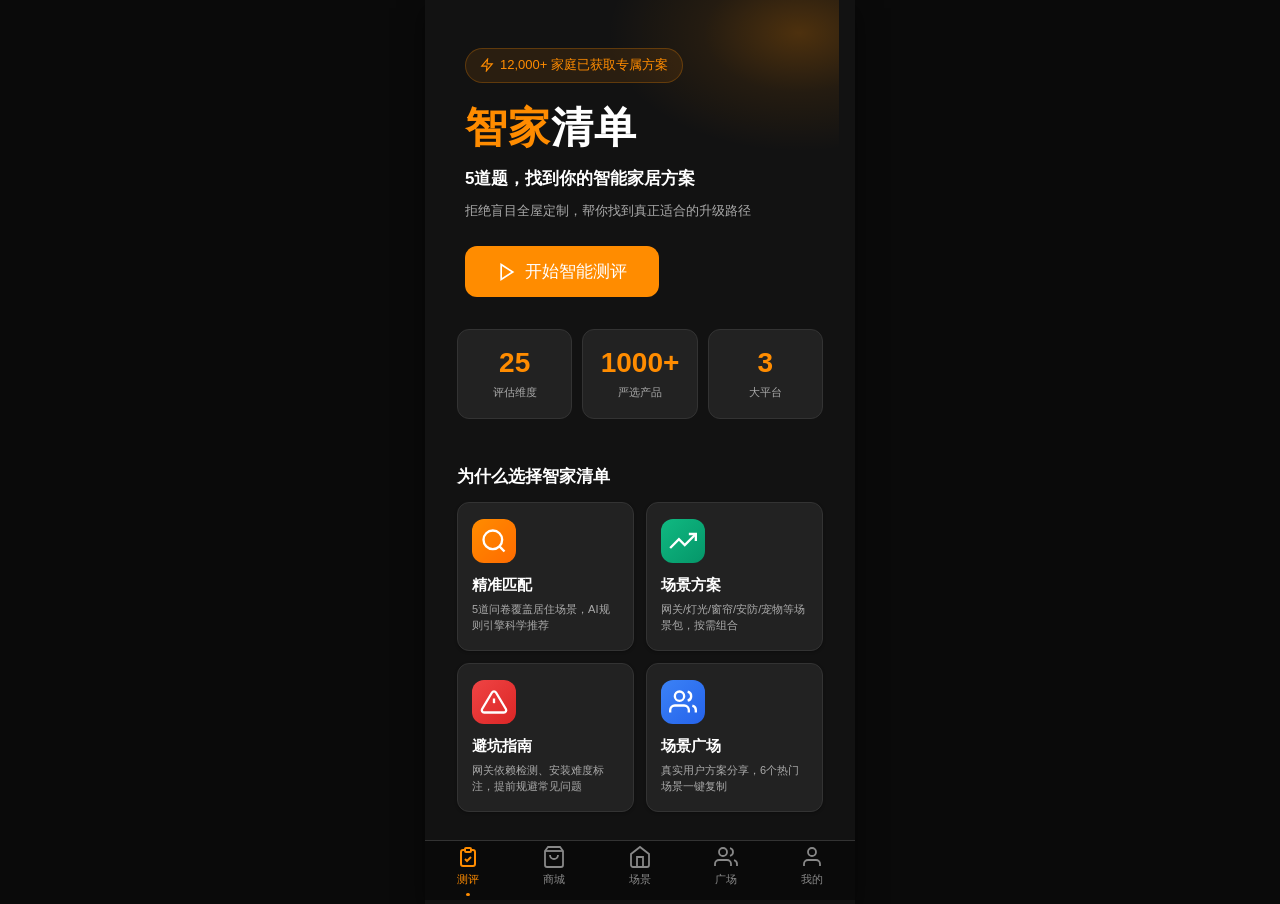
==== index.html @ 4d04235b "智家清单demo初版" ====
<!DOCTYPE html>
<html lang="zh-CN">
<head>
  <meta charset="UTF-8">
  <meta name="viewport" content="width=device-width, initial-scale=1.0, maximum-scale=1.0, user-scalable=no, viewport-fit=cover">
  <meta name="format-detection" content="telephone=no">
  <meta name="apple-mobile-web-app-capable" content="yes">
  <meta name="apple-mobile-web-app-status-bar-style" content="black-translucent">
  <meta name="theme-color" content="#0a0a0a">
  <title>智家清单 - 智能家居推荐工具</title>
  <link rel="stylesheet" href="css/style.css">
  <link rel="stylesheet" href="css/pages.css">
</head>
<body>
  <div id="app"></div>

  <!-- Data Layer -->
  <script src="js/data/products.js"></script>
  <script src="js/data/scenarios.js"></script>
  <script src="js/data/community.js"></script>

  <!-- Utils -->
  <script src="js/utils/router.js"></script>
  <script src="js/utils/store.js"></script>

  <!-- Engine -->
  <script src="js/engine/recommender.js"></script>
  <script src="js/engine/gateway.js"></script>

  <!-- Pages -->
  <script src="js/pages/home.js"></script>
  <script src="js/pages/quiz.js"></script>
  <script src="js/pages/recommend.js"></script>
  <script src="js/pages/shop.js"></script>
  <script src="js/pages/product-detail.js"></script>
  <script src="js/pages/compare.js"></script>
  <script src="js/pages/scene.js"></script>
  <script src="js/pages/square.js"></script>
  <script src="js/pages/profile.js"></script>
  <script src="js/pages/favorites.js"></script>
  <script src="js/pages/cart.js"></script>
  <script src="js/pages/floorplan.js"></script>

  <!-- App -->
  <script src="js/app.js"></script>
</body>
</html>
---- css/style.css ----
/* =============================================
   智家清单 - 全局样式和通用组件 (黑黄主题)
   ============================================= */

/* CSS Variables */
:root {
  --primary: #FF8C00;
  --primary-dark: #e67e00;
  --primary-light: #FFa940;
  --primary-bg: rgba(255, 140, 0, 0.15);
  --highlight: #FFD700;
  --bg-dark: #0a0a0a;
  --bg: #121212;
  --bg-white: #1e1e1e;
  --bg-card: #222;
  --success: #10b981;
  --success-bg: rgba(16, 185, 129, 0.12);
  --warning: #f59e0b;
  --warning-bg: rgba(245, 158, 11, 0.12);
  --danger: #ef4444;
  --danger-bg: rgba(239, 68, 68, 0.12);
  --info: #3b82f6;
  --info-bg: rgba(59, 130, 246, 0.12);
  --text-primary: #ffffff;
  --text-secondary: #aaaaaa;
  --text-muted: #888888;
  --text-light: #666666;
  --border: #333333;
  --border-light: #2a2a2a;
  --shadow-sm: 0 1px 3px rgba(0,0,0,0.3);
  --shadow: 0 2px 8px rgba(0,0,0,0.4);
  --shadow-lg: 0 8px 24px rgba(0,0,0,0.5);
  --radius-sm: 8px;
  --radius: 12px;
  --radius-lg: 16px;
  --radius-xl: 20px;
  --font-xs: 11px;
  --font-sm: 13px;
  --font: 15px;
  --font-lg: 17px;
  --font-xl: 20px;
  --font-xxl: 24px;
  --font-hero: 32px;
  --tab-height: 60px;
  --header-height: 50px;
  --safe-bottom: env(safe-area-inset-bottom, 0px);
}

/* Reset & Base */
*, *::before, *::after {
  box-sizing: border-box;
  margin: 0;
  padding: 0;
}

html {
  font-size: 16px;
  -webkit-text-size-adjust: 100%;
  -webkit-tap-highlight-color: transparent;
}

body {
  font-family: -apple-system, BlinkMacSystemFont, 'Segoe UI', 'PingFang SC', 'Hiragino Sans GB', 'Microsoft YaHei', sans-serif;
  background: var(--bg-dark);
  color: var(--text-primary);
  line-height: 1.6;
  min-height: 100vh;
  -webkit-font-smoothing: antialiased;
}

a {
  color: var(--primary);
  text-decoration: none;
}

img {
  max-width: 100%;
  display: block;
}

/* App Container */
#app {
  max-width: 430px;
  margin: 0 auto;
  min-height: 100vh;
  background: var(--bg);
  position: relative;
  overflow-x: hidden;
}

/* Sub Header (for sub pages) */
.sub-header {
  display: flex;
  align-items: center;
  padding: 12px 16px;
  background: var(--bg-dark);
  border-bottom: 1px solid var(--border);
  position: sticky;
  top: 0;
  z-index: 100;
}

.sub-header .back-btn {
  display: flex;
  align-items: center;
  gap: 4px;
  background: none;
  border: none;
  color: var(--text-primary);
  font-size: var(--font);
  cursor: pointer;
  padding: 4px 0;
}

.sub-header .back-btn svg {
  width: 22px;
  height: 22px;
}

.sub-header h1 {
  font-size: var(--font-lg);
  font-weight: 600;
  flex: 1;
  text-align: center;
  margin-right: 50px;
  color: var(--text-primary);
}

/* Page Content */
#page-content {
  padding-bottom: calc(var(--tab-height) + var(--safe-bottom) + 16px);
  min-height: calc(100vh - var(--tab-height));
}

.page {
  animation: pageIn 0.25s ease;
}

@keyframes pageIn {
  from { opacity: 0; transform: translateY(8px); }
  to { opacity: 1; transform: translateY(0); }
}

@keyframes fadeIn {
  from { opacity: 0; }
  to { opacity: 1; }
}

/* Tab Bar */
.tab-bar {
  position: fixed;
  bottom: 0;
  left: 50%;
  transform: translateX(-50%);
  width: 100%;
  max-width: 430px;
  height: calc(var(--tab-height) + var(--safe-bottom));
  padding-bottom: var(--safe-bottom);
  background: var(--bg-dark);
  border-top: 1px solid var(--border);
  display: flex;
  align-items: stretch;
  z-index: 1000;
}

.tab-item {
  flex: 1;
  display: flex;
  flex-direction: column;
  align-items: center;
  justify-content: center;
  gap: 2px;
  background: none;
  border: none;
  cursor: pointer;
  color: var(--text-muted);
  font-size: var(--font-xs);
  transition: color 0.2s;
  text-decoration: none;
  padding: 4px 0;
}

.tab-item svg {
  width: 24px;
  height: 24px;
  stroke: currentColor;
  fill: none;
  stroke-width: 1.8;
  transition: all 0.2s;
}

.tab-item.active {
  color: var(--primary);
}

.tab-item.active svg {
  stroke: var(--primary);
  stroke-width: 2;
}

/* Buttons */
.btn {
  display: inline-flex;
  align-items: center;
  justify-content: center;
  gap: 8px;
  padding: 10px 20px;
  border: none;
  border-radius: var(--radius-sm);
  font-size: var(--font);
  font-weight: 500;
  cursor: pointer;
  transition: all 0.2s;
  text-decoration: none;
  white-space: nowrap;
}

.btn-primary {
  background: var(--primary);
  color: white;
}

.btn-primary:active {
  background: var(--primary-dark);
  transform: scale(0.98);
}

.btn-lg {
  padding: 14px 32px;
  font-size: var(--font-lg);
  border-radius: var(--radius);
}

.btn-sm {
  padding: 6px 14px;
  font-size: var(--font-sm);
}

.btn-outline {
  background: transparent;
  color: var(--text-primary);
  border: 1px solid var(--border);
}

.btn-outline:active {
  background: var(--border-light);
}

.btn-outline-danger {
  background: var(--danger-bg);
  color: var(--danger);
  border: 1px solid var(--danger);
}

.btn-text {
  background: none;
  color: var(--text-secondary);
  border: none;
  padding: 6px 10px;
}

.btn-text:active {
  color: var(--primary);
}

/* Cards */
.card {
  background: var(--bg-card);
  border-radius: var(--radius);
  padding: 16px;
  box-shadow: var(--shadow-sm);
  border: 1px solid var(--border);
}

/* Tags */
.mini-tag {
  display: inline-block;
  padding: 2px 8px;
  border-radius: 4px;
  font-size: var(--font-xs);
  background: var(--primary-bg);
  color: var(--primary);
  margin: 2px 2px;
}

.mini-tag.tag-green {
  background: var(--success-bg);
  color: var(--success);
}

/* Section Titles */
.section-title {
  font-size: var(--font-lg);
  font-weight: 600;
  padding: 16px 0 12px;
  color: var(--text-primary);
}

/* Empty State */
.empty-state {
  display: flex;
  flex-direction: column;
  align-items: center;
  justify-content: center;
  padding: 60px 20px;
  text-align: center;
}

.empty-state svg {
  margin-bottom: 16px;
}

.empty-state h2 {
  font-size: var(--font-lg);
  color: var(--text-secondary);
  margin-bottom: 8px;
}

.empty-state p {
  color: var(--text-muted);
  font-size: var(--font-sm);
  margin-bottom: 20px;
}

.empty-state-sm {
  text-align: center;
  padding: 30px;
  color: var(--text-muted);
}

/* Progress Bar */
.progress-bar {
  width: 100%;
  height: 6px;
  background: var(--border);
  border-radius: 3px;
  overflow: hidden;
  margin-top: 12px;
}

.progress-fill {
  height: 100%;
  background: linear-gradient(90deg, var(--primary), var(--highlight));
  border-radius: 3px;
  transition: width 0.3s ease;
}

.progress-text {
  font-size: var(--font-xs);
  color: var(--text-muted);
  margin-top: 4px;
}

/* Search Box */
.search-box {
  display: flex;
  align-items: center;
  gap: 8px;
  background: var(--bg-card);
  border-radius: var(--radius);
  padding: 10px 14px;
  margin: 0 16px 12px;
  border: 1px solid var(--border);
}

.search-box input {
  flex: 1;
  border: none;
  background: none;
  font-size: var(--font);
  outline: none;
  color: var(--text-primary);
}

.search-box input::placeholder {
  color: var(--text-muted);
}

/* User Tags */
.user-tag {
  display: inline-block;
  padding: 3px 10px;
  border-radius: 20px;
  font-size: var(--font-xs);
  margin: 3px;
}

.tag-info { background: var(--info-bg); color: var(--info); }
.tag-success { background: var(--success-bg); color: var(--success); }
.tag-warning { background: var(--warning-bg); color: var(--warning); }
.tag-danger { background: var(--danger-bg); color: var(--danger); }

.tag-edit {
  font-size: var(--font-xs);
  color: var(--highlight);
  cursor: pointer;
  margin: 3px;
}

/* Gateway Warning */
.gateway-warning {
  background: var(--danger-bg);
  border: 1px solid rgba(239, 68, 68, 0.3);
  border-radius: var(--radius);
  padding: 14px;
  margin: 12px 16px;
}

.warning-header {
  display: flex;
  align-items: center;
  gap: 6px;
  font-weight: 600;
  color: var(--danger);
  margin-bottom: 8px;
}

.warning-text {
  font-size: var(--font-sm);
  color: #ff7777;
  margin-bottom: 6px;
}

.recommended-gateway {
  font-size: var(--font-sm);
  color: var(--text-primary);
  padding: 6px 10px;
  background: rgba(255,255,255,0.05);
  border-radius: var(--radius-sm);
  margin-top: 6px;
  cursor: pointer;
}

.recommended-gateway:active {
  background: rgba(255,255,255,0.1);
}

.gateway-ok {
  display: flex;
  align-items: center;
  gap: 6px;
  padding: 10px 16px;
  margin: 12px 16px;
  background: var(--success-bg);
  border-radius: var(--radius);
  color: var(--success);
  font-size: var(--font-sm);
}

/* Scrollbar */
::-webkit-scrollbar {
  width: 4px;
  height: 4px;
}

::-webkit-scrollbar-track {
  background: transparent;
}

::-webkit-scrollbar-thumb {
  background: var(--text-light);
  border-radius: 2px;
}

/* Utility */
.text-green { color: var(--success); }
.text-gray { color: var(--text-muted); }
.text-danger { color: var(--danger); }

/* Quantity controls */
.qty-control {
  display: inline-flex;
  align-items: center;
  gap: 8px;
  background: var(--bg-card);
  border: 1px solid var(--border);
  border-radius: var(--radius-sm);
  padding: 2px;
}

.qty-btn {
  width: 28px;
  height: 28px;
  display: flex;
  align-items: center;
  justify-content: center;
  background: var(--bg);
  border: none;
  border-radius: 6px;
  color: var(--primary);
  font-size: 18px;
  cursor: pointer;
  line-height: 1;
}

.qty-btn:active {
  background: var(--border);
}

/* Tab Indicator Dot */
.tab-item .tab-indicator {
  width: 4px;
  height: 4px;
  border-radius: 50%;
  background: var(--primary);
  opacity: 0;
  transition: opacity 0.2s;
  margin-top: 2px;
}

.tab-item.active .tab-indicator {
  opacity: 1;
}

.tab-icon-wrap {
  position: relative;
  display: inline-flex;
  align-items: center;
  justify-content: center;
}

.tab-cart-badge {
  position: absolute;
  top: -6px;
  right: -8px;
  min-width: 16px;
  height: 16px;
  padding: 0 4px;
  border-radius: 8px;
  background: var(--danger);
  color: white;
  font-size: 10px;
  font-weight: 700;
  display: flex;
  align-items: center;
  justify-content: center;
}

/* Brand Name Styling */
.brand-name {
  font-size: 36px;
  font-weight: 700;
  margin-bottom: 8px;
  letter-spacing: 2px;
}

.brand-name-highlight {
  color: #FF8C00;
}

.brand-name-normal {
  color: #ffffff;
}

/* Card Hover Effects */
.product-card,
.feature-card,
.quick-card,
.shortcut-card,
.community-card,
.stat-card,
.menu-item {
  transition: transform 0.2s ease, box-shadow 0.2s ease, border-color 0.2s ease;
}

.product-card:hover,
.feature-card:hover,
.quick-card:hover,
.shortcut-card:hover,
.community-card:hover {
  transform: translateY(-2px);
  box-shadow: var(--shadow-lg);
  border-color: var(--border-light);
}

.stat-card:hover,
.menu-item:hover {
  transform: translateY(-1px);
  box-shadow: var(--shadow);
}

/* Gradient decoration for hero */
.quiz-hero-bg {
  position: absolute;
  top: 0; left: 0; right: 0; bottom: 0;
  background: radial-gradient(circle at 30% 40%, rgba(255,140,0,0.2) 0%, transparent 60%),
              radial-gradient(circle at 70% 60%, rgba(255,215,0,0.1) 0%, transparent 50%);
  pointer-events: none;
}

.qty-value {
  min-width: 24px;
  text-align: center;
  font-size: var(--font-sm);
  font-weight: 600;
  color: var(--text-primary);
}
---- css/pages.css ----
/* =============================================
   智家清单 - 各页面专属样式 (黑黄主题)
   ============================================= */

/* ===== 首页 ===== */
.home-page .hero-section {
  position: relative;
  padding: 40px 20px 30px;
  background: linear-gradient(135deg, #0a0a0a 0%, #121212 50%, #1a1a1a 100%);
  color: white;
  text-align: center;
  overflow: hidden;
}

.home-page .hero-bg {
  position: absolute;
  top: 0; left: 0; right: 0; bottom: 0;
  background: radial-gradient(circle at 30% 40%, rgba(255,140,0,0.2) 0%, transparent 60%),
              radial-gradient(circle at 70% 60%, rgba(255,215,0,0.1) 0%, transparent 50%);
}

.home-page .hero-content {
  position: relative;
  z-index: 1;
}

.home-page .brand-name {
  font-size: 36px;
  font-weight: 700;
  background: linear-gradient(135deg, #FF8C00, #FFD700);
  -webkit-background-clip: text;
  -webkit-text-fill-color: transparent;
  background-clip: text;
  margin-bottom: 8px;
  letter-spacing: 2px;
}

.home-page .brand-slogan {
  font-size: var(--font-xl);
  margin-bottom: 8px;
  opacity: 0.95;
}

.home-page .brand-desc {
  font-size: var(--font-sm);
  color: rgba(255,255,255,0.6);
  line-height: 1.8;
  margin-bottom: 24px;
}

/* Stats */
.stats-section {
  padding: 20px 16px;
}

.stats-grid {
  display: grid;
  grid-template-columns: repeat(4, 1fr);
  gap: 12px;
  text-align: center;
}

.stat-item {
  display: flex;
  flex-direction: column;
  align-items: center;
}

.stat-number {
  font-size: var(--font-xxl);
  font-weight: 700;
  color: var(--primary);
}

.stat-label {
  font-size: var(--font-xs);
  color: var(--text-secondary);
  margin-top: 2px;
}

/* Features */
.features-section {
  padding: 8px 16px 16px;
}

.feature-grid {
  display: grid;
  grid-template-columns: 1fr 1fr;
  gap: 12px;
}

.feature-card {
  background: var(--bg-card);
  border-radius: var(--radius);
  padding: 16px 14px;
  box-shadow: var(--shadow-sm);
  border: 1px solid var(--border);
  cursor: pointer;
  transition: transform 0.2s, box-shadow 0.2s;
}

.feature-card:active {
  transform: scale(0.97);
  box-shadow: var(--shadow);
}

.feature-icon {
  width: 44px;
  height: 44px;
  border-radius: 12px;
  display: flex;
  align-items: center;
  justify-content: center;
  margin-bottom: 10px;
}

.feature-card h3 {
  font-size: var(--font);
  font-weight: 600;
  margin-bottom: 4px;
  color: var(--text-primary);
}

.feature-card p {
  font-size: var(--font-xs);
  color: var(--text-secondary);
  line-height: 1.5;
}

/* Trust Banner */
.trust-section {
  padding: 0 16px 16px;
}

.trust-banner {
  display: flex;
  align-items: center;
  gap: 12px;
  padding: 14px 16px;
  background: linear-gradient(135deg, rgba(255,140,0,0.1), rgba(255,215,0,0.05));
  border-radius: var(--radius);
  border: 1px solid rgba(255,140,0,0.2);
}

.trust-logo {
  width: 40px;
  height: 40px;
  background: var(--primary);
  border-radius: 10px;
  display: flex;
  align-items: center;
  justify-content: center;
  flex-shrink: 0;
}

.trust-text h3 {
  font-size: var(--font);
  font-weight: 600;
  color: var(--text-primary);
}

.trust-text p {
  font-size: var(--font-xs);
  color: var(--text-secondary);
}

/* Quick Grid */
.quick-section {
  padding: 0 16px 20px;
}

.quick-grid {
  display: grid;
  grid-template-columns: repeat(4, 1fr);
  gap: 10px;
}

.quick-card {
  display: flex;
  flex-direction: column;
  align-items: center;
  gap: 6px;
  padding: 12px 8px;
  background: var(--bg-card);
  border-radius: var(--radius);
  box-shadow: var(--shadow-sm);
  border: 1px solid var(--border);
  cursor: pointer;
  transition: transform 0.2s;
}

.quick-card:active {
  transform: scale(0.96);
}

.quick-card-icon {
  width: 40px;
  height: 40px;
  border-radius: 10px;
  display: flex;
  align-items: center;
  justify-content: center;
}

.quick-card-label {
  font-size: var(--font-xs);
  color: var(--text-primary);
  font-weight: 500;
}

/* ===== 问卷页 ===== */
.quiz-page {
  padding: 0 16px;
}

.quiz-header {
  text-align: center;
  padding: 16px 0 20px;
}

.quiz-header h1 {
  font-size: var(--font-xl);
  font-weight: 700;
  color: var(--text-primary);
}

.quiz-header p {
  font-size: var(--font-sm);
  color: var(--text-secondary);
}

.quiz-question {
  font-size: var(--font-xl);
  font-weight: 600;
  text-align: center;
  margin-bottom: 6px;
  color: var(--text-primary);
}

.quiz-subtitle {
  font-size: var(--font-sm);
  color: var(--text-secondary);
  text-align: center;
  margin-bottom: 20px;
}

.quiz-options {
  display: grid;
  grid-template-columns: 1fr 1fr;
  gap: 10px;
  margin-bottom: 20px;
}

.quiz-option {
  display: flex;
  align-items: flex-start;
  gap: 10px;
  padding: 14px;
  background: var(--bg-card);
  border: 2px solid var(--border);
  border-radius: var(--radius);
  cursor: pointer;
  transition: all 0.2s;
  position: relative;
}

.quiz-option:active {
  transform: scale(0.97);
}

.quiz-option.selected {
  border-color: var(--primary);
  background: rgba(255, 140, 0, 0.1);
}

.option-icon {
  width: 40px;
  height: 40px;
  border-radius: 10px;
  background: var(--bg);
  display: flex;
  align-items: center;
  justify-content: center;
  flex-shrink: 0;
  color: var(--text-secondary);
}

.quiz-option.selected .option-icon {
  background: var(--primary);
  color: white;
}

.option-text {
  flex: 1;
  display: flex;
  flex-direction: column;
  gap: 2px;
}

.option-label {
  font-size: var(--font);
  font-weight: 600;
  color: var(--text-primary);
}

.option-desc {
  font-size: var(--font-xs);
  color: var(--text-secondary);
}

.option-check {
  position: absolute;
  top: 8px;
  right: 8px;
  width: 20px;
  height: 20px;
  border-radius: 50%;
  border: 2px solid var(--border);
}

.quiz-option.selected .option-check {
  border-color: var(--primary);
  background: var(--primary);
  box-shadow: inset 0 0 0 2px var(--bg-card);
}

.quiz-nav {
  display: flex;
  gap: 10px;
  justify-content: center;
  margin-bottom: 16px;
}

.quiz-actions {
  display: flex;
  justify-content: space-between;
  align-items: center;
  margin-top: 10px;
  padding-bottom: 20px;
}

.skip-btn {
  color: var(--text-muted);
}

/* ====== Grouped Multi Select (题5: 分组多选题) ====== */
.quiz-grouped-list {
  display: flex;
  flex-direction: column;
  gap: 12px;
  margin-bottom: 20px;
}

.quiz-group-card {
  border: 2px solid var(--border);
  border-radius: var(--radius);
  overflow: hidden;
  background: var(--bg-card);
  transition: border-color 0.2s, box-shadow 0.2s;
}

.quiz-group-header {
  display: flex;
  align-items: center;
  gap: 12px;
  padding: 14px 16px;
  cursor: pointer;
  transition: background 0.2s;
  position: relative;
  -webkit-tap-highlight-color: transparent;
}

.quiz-group-header:active {
  background: rgba(255, 140, 0, 0.05);
}

.quiz-group-header.selected {
  background: rgba(255, 140, 0, 0.08);
}

.quiz-group-card:has(.quiz-group-header.selected) {
  border-color: var(--primary);
  box-shadow: 0 0 0 1px rgba(255, 140, 0, 0.15);
}

.quiz-group-icon {
  width: 40px;
  height: 40px;
  border-radius: 10px;
  background: var(--bg);
  display: flex;
  align-items: center;
  justify-content: center;
  flex-shrink: 0;
  color: var(--text-secondary);
  transition: background 0.2s, color 0.2s;
}

.quiz-group-header.selected .quiz-group-icon {
  background: var(--primary);
  color: white;
}

.quiz-group-info {
  flex: 1;
  display: flex;
  flex-direction: column;
  gap: 2px;
  min-width: 0;
}

.quiz-group-label {
  font-size: var(--font);
  font-weight: 600;
  color: var(--text-primary);
}

.quiz-group-desc {
  font-size: var(--font-xs);
  color: var(--text-secondary);
}

.quiz-group-check {
  width: 22px;
  height: 22px;
  border-radius: 50%;
  border: 2px solid var(--border);
  flex-shrink: 0;
  transition: all 0.2s;
}

.quiz-group-header.selected .quiz-group-check {
  border-color: var(--primary);
  background: var(--primary);
  box-shadow: inset 0 0 0 2px var(--bg-card);
}

.quiz-group-arrow {
  width: 16px;
  height: 16px;
  flex-shrink: 0;
  position: relative;
  transition: transform 0.25s ease;
}

.quiz-group-arrow::before,
.quiz-group-arrow::after {
  content: '';
  position: absolute;
  background: var(--text-muted);
  border-radius: 1px;
  transition: transform 0.25s ease;
}

.quiz-group-arrow::before {
  width: 8px;
  height: 2px;
  top: 7px;
  left: 4px;
}

.quiz-group-arrow::after {
  width: 2px;
  height: 8px;
  top: 3px;
  left: 7px;
}

.quiz-group-card.expanded .quiz-group-arrow::after {
  transform: rotate(90deg);
  top: 3px;
  left: 7px;
}

.quiz-group-options {
  max-height: 0;
  overflow: hidden;
  transition: max-height 0.3s ease, padding 0.3s ease;
  padding: 0 16px;
  border-top: 0px solid transparent;
}

.quiz-group-card.expanded .quiz-group-options {
  max-height: 500px;
  padding: 0 16px 14px 16px;
  border-top: 1px solid var(--border);
  margin-top: 0;
}

.quiz-group-option {
  display: flex;
  align-items: center;
  gap: 10px;
  padding: 10px 0;
  cursor: pointer;
  transition: all 0.2s;
  position: relative;
  border-bottom: 1px solid rgba(0, 0, 0, 0.04);
  -webkit-tap-highlight-color: transparent;
}

.quiz-group-option:last-child {
  border-bottom: none;
}

.quiz-group-option:active {
  opacity: 0.7;
}

.quiz-group-option.selected .option-label {
  color: var(--primary);
}

.option-icon-sm {
  width: 32px;
  height: 32px;
  border-radius: 8px;
  background: var(--bg);
  display: flex;
  align-items: center;
  justify-content: center;
  flex-shrink: 0;
  color: var(--text-secondary);
  transition: background 0.2s, color 0.2s;
}

.quiz-group-option.selected .option-icon-sm {
  background: rgba(255, 140, 0, 0.12);
  color: var(--primary);
}

.quiz-group-option .option-text {
  flex: 1;
  gap: 1px;
}

.quiz-group-option .option-label {
  font-size: var(--font-sm);
  font-weight: 500;
  transition: color 0.2s;
}

.quiz-group-option .option-desc {
  font-size: 11px;
  color: var(--text-muted);
}

.option-check-sm {
  width: 18px;
  height: 18px;
  border-radius: 50%;
  border: 2px solid var(--border);
  flex-shrink: 0;
  transition: all 0.2s;
}

.quiz-group-option.selected .option-check-sm {
  border-color: var(--primary);
  background: var(--primary);
  box-shadow: inset 0 0 0 2px var(--bg-card);
}

/* Standalone options area */
.quiz-group-standalone {
  margin-top: 4px;
}

.quiz-standalone-option {
  display: flex;
  align-items: center;
  gap: 10px;
  padding: 12px 14px;
  background: var(--bg-card);
  border: 2px solid var(--border);
  border-radius: var(--radius);
  cursor: pointer;
  transition: all 0.2s;
  -webkit-tap-highlight-color: transparent;
}

.quiz-standalone-option:active {
  transform: scale(0.97);
}

.quiz-standalone-option.selected {
  border-color: var(--primary);
  background: rgba(255, 140, 0, 0.1);
}

.quiz-standalone-option.selected .option-icon-sm {
  background: var(--primary);
  color: white;
}

.quiz-standalone-option.selected .option-label {
  color: var(--primary);
}

/* Area detail foldable */
.area-detail-toggle {
  display: flex;
  align-items: center;
  justify-content: center;
  gap: 6px;
  padding: 10px;
  margin: -10px 0 16px;
  color: var(--highlight);
  font-size: var(--font-sm);
  cursor: pointer;
  background: rgba(255, 215, 0, 0.05);
  border-radius: var(--radius-sm);
  border: 1px dashed rgba(255, 215, 0, 0.2);
}

.area-detail-panel {
  background: var(--bg-card);
  border: 1px solid var(--border);
  border-radius: var(--radius);
  padding: 14px;
  margin-bottom: 20px;
}

.area-detail-field {
  margin-bottom: 12px;
}

.area-detail-field:last-child {
  margin-bottom: 0;
}

.area-detail-field label {
  display: block;
  font-size: var(--font-sm);
  color: var(--text-secondary);
  margin-bottom: 6px;
}

.area-detail-field input {
  width: 100%;
  padding: 10px 12px;
  background: var(--bg);
  border: 1px solid var(--border);
  border-radius: var(--radius-sm);
  color: var(--text-primary);
  font-size: var(--font);
  outline: none;
}

.area-detail-field input::placeholder {
  color: var(--text-muted);
}

.area-detail-field input:focus {
  border-color: var(--primary);
}

/* ===== 推荐方案页 ===== */
.recommend-page {
  padding: 0 0 20px;
}

.recommend-header {
  padding: 16px;
}

.recommend-header h1 {
  font-size: var(--font-xl);
  font-weight: 700;
  color: var(--text-primary);
}

.user-tags {
  margin-top: 10px;
}

/* Budget Bar */
.budget-bar {
  background: var(--bg-card);
  border: 1px solid var(--border);
  border-radius: var(--radius);
  padding: 14px 16px;
  margin: 0 16px 16px;
}

.budget-info {
  display: flex;
  justify-content: space-between;
  align-items: center;
  margin-bottom: 10px;
}

.budget-label {
  font-size: var(--font-sm);
  color: var(--text-secondary);
}

.budget-current {
  font-size: var(--font-lg);
  font-weight: 700;
  color: var(--primary);
}

.budget-slider {
  width: 100%;
  height: 6px;
  -webkit-appearance: none;
  appearance: none;
  background: var(--border);
  border-radius: 3px;
  outline: none;
}

.budget-slider::-webkit-slider-thumb {
  -webkit-appearance: none;
  appearance: none;
  width: 20px;
  height: 20px;
  border-radius: 50%;
  background: var(--primary);
  cursor: pointer;
  border: 2px solid var(--highlight);
  box-shadow: 0 0 8px rgba(255, 140, 0, 0.4);
}

.budget-range {
  display: flex;
  justify-content: space-between;
  font-size: var(--font-xs);
  color: var(--text-muted);
  margin-top: 6px;
}

.budget-suggestion {
  margin-top: 10px;
  padding: 10px;
  background: var(--warning-bg);
  border-radius: var(--radius-sm);
  font-size: var(--font-sm);
  color: var(--warning);
}

/* Scene Packages */
.scene-packages {
  padding: 0 16px;
  display: flex;
  flex-direction: column;
  gap: 12px;
}

.scene-package {
  background: var(--bg-card);
  border-radius: var(--radius);
  border: 1px solid var(--border);
  overflow: hidden;
}

.scene-package-header {
  display: flex;
  align-items: center;
  gap: 12px;
  padding: 14px 16px;
  cursor: pointer;
  transition: background 0.2s;
}

.scene-package-header:active {
  background: rgba(255,255,255,0.03);
}

.scene-package-icon {
  width: 40px;
  height: 40px;
  border-radius: 10px;
  background: var(--primary-bg);
  display: flex;
  align-items: center;
  justify-content: center;
  font-size: 20px;
  flex-shrink: 0;
}

.scene-package-info {
  flex: 1;
}

.scene-package-name {
  font-size: var(--font);
  font-weight: 600;
  color: var(--text-primary);
}

.scene-package-meta {
  font-size: var(--font-xs);
  color: var(--text-secondary);
  margin-top: 2px;
}

.scene-package-price {
  font-size: var(--font-lg);
  font-weight: 700;
  color: var(--primary);
}

.scene-package-toggle {
  color: var(--text-muted);
  transition: transform 0.2s;
}

.scene-package.expanded .scene-package-toggle {
  transform: rotate(180deg);
}

.scene-package-body {
  padding: 0 16px 14px;
  display: none;
}

.scene-package.expanded .scene-package-body {
  display: block;
}

.scene-package-products {
  display: flex;
  flex-direction: column;
  gap: 10px;
}

.sp-product {
  display: flex;
  align-items: center;
  gap: 12px;
  padding: 10px;
  background: var(--bg);
  border-radius: var(--radius-sm);
}

.sp-product-info {
  flex: 1;
  min-width: 0;
}

.sp-product-name {
  font-size: var(--font-sm);
  font-weight: 600;
  color: var(--text-primary);
  margin-bottom: 2px;
}

.sp-product-desc {
  font-size: var(--font-xs);
  color: var(--text-secondary);
}

.sp-product-price {
  font-size: var(--font-sm);
  font-weight: 700;
  color: var(--primary);
  flex-shrink: 0;
}

.scene-package-actions {
  display: flex;
  gap: 10px;
  margin-top: 12px;
  padding-top: 12px;
  border-top: 1px solid var(--border);
}

.scene-package-actions .btn {
  flex: 1;
}

/* Gateway Package */
.gateway-package {
  background: linear-gradient(135deg, rgba(255,140,0,0.1), rgba(255,215,0,0.05));
  border: 1px solid rgba(255,140,0,0.2);
}

/* Bottom cart bar */
.cart-bar {
  position: fixed;
  bottom: calc(var(--tab-height) + var(--safe-bottom));
  left: 50%;
  transform: translateX(-50%);
  max-width: 430px;
  width: 100%;
  display: flex;
  gap: 10px;
  padding: 10px 16px;
  background: var(--bg-dark);
  border-top: 1px solid var(--border);
  z-index: 99;
}

.cart-bar .btn {
  flex: 1;
}

/* Stage Tabs (legacy, kept for compatibility) */
.stage-tabs {
  display: flex;
  padding: 0 16px;
  gap: 8px;
  margin-bottom: 12px;
}

.stage-tab {
  flex: 1;
  padding: 12px 8px;
  background: var(--bg-card);
  border-radius: var(--radius);
  text-align: center;
  cursor: pointer;
  transition: all 0.2s;
  border: 2px solid transparent;
}

.stage-tab.active {
  border-color: var(--primary);
  background: var(--primary-bg);
}

.stage-tab-label {
  display: block;
  font-size: var(--font-sm);
  font-weight: 600;
  color: var(--text-primary);
}

.stage-tab.active .stage-tab-label {
  color: var(--primary);
}

.stage-tab-price {
  display: block;
  font-size: var(--font-lg);
  font-weight: 700;
  color: var(--text-secondary);
  margin-top: 2px;
}

.stage-tab.active .stage-tab-price {
  color: var(--primary);
}

/* Stage Card */
.stage-card {
  margin: 0 16px;
  background: var(--bg-card);
  border-radius: var(--radius);
  padding: 16px;
  box-shadow: var(--shadow-sm);
  border: 1px solid var(--border);
}

.stage-header {
  display: flex;
  justify-content: space-between;
  align-items: center;
  margin-bottom: 6px;
}

.stage-header h3 {
  font-size: var(--font-lg);
  font-weight: 600;
  color: var(--text-primary);
}

.stage-count {
  font-size: var(--font-xs);
  color: var(--text-secondary);
  font-weight: 400;
}

.stage-total {
  font-size: var(--font-xl);
  font-weight: 700;
  color: var(--primary);
}

.stage-desc {
  font-size: var(--font-sm);
  color: var(--text-secondary);
  margin-bottom: 14px;
}

/* Product List Vertical */
.product-list-vertical {
  display: flex;
  flex-direction: column;
}

.product-item-vertical {
  display: flex;
  align-items: center;
  gap: 12px;
  padding: 12px 0;
  border-bottom: 1px solid var(--border-light);
  cursor: pointer;
}

.product-item-vertical:last-child {
  border-bottom: none;
}

.product-item-vertical:active {
  opacity: 0.7;
}

.product-item-info {
  flex: 1;
}

.product-item-header {
  display: flex;
  justify-content: space-between;
  align-items: center;
  margin-bottom: 2px;
}

.product-brand {
  font-size: var(--font-xs);
  color: var(--primary);
  font-weight: 600;
}

.product-price-small {
  font-size: var(--font-sm);
  font-weight: 700;
  color: var(--primary);
}

.product-item-vertical h4 {
  font-size: var(--font);
  font-weight: 600;
  margin-bottom: 2px;
  color: var(--text-primary);
}

.product-desc-sm {
  font-size: var(--font-xs);
  color: var(--text-secondary);
  margin-bottom: 4px;
}

.product-tags-sm {
  display: flex;
  flex-wrap: wrap;
  gap: 2px;
}

/* Shortcuts */
.recommend-shortcuts {
  padding: 16px;
}

.recommend-shortcuts h3 {
  font-size: var(--font);
  font-weight: 600;
  margin-bottom: 10px;
  color: var(--text-secondary);
}

.shortcut-grid {
  display: grid;
  grid-template-columns: repeat(4, 1fr);
  gap: 8px;
}

.shortcut-card {
  display: flex;
  flex-direction: column;
  align-items: center;
  gap: 4px;
  padding: 12px 6px;
  background: var(--bg-card);
  border-radius: var(--radius-sm);
  cursor: pointer;
  transition: transform 0.2s;
  border: 1px solid var(--border);
}

.shortcut-card:active {
  transform: scale(0.95);
}

.shortcut-card span {
  font-size: var(--font-xs);
  color: var(--text-secondary);
}

/* ===== 选品商城页 ===== */
.shop-page {
  padding: 0 0 20px;
}

.shop-header {
  padding: 16px;
}

.shop-header h1 {
  font-size: var(--font-xl);
  font-weight: 700;
  color: var(--text-primary);
}

.shop-header p {
  font-size: var(--font-sm);
  color: var(--text-secondary);
}

/* Category Tabs */
.category-tabs {
  display: flex;
  gap: 6px;
  padding: 0 16px;
  overflow-x: auto;
  -webkit-overflow-scrolling: touch;
  scrollbar-width: none;
}

.category-tabs::-webkit-scrollbar {
  display: none;
}

.cat-tab {
  flex-shrink: 0;
  padding: 6px 14px;
  border-radius: 20px;
  font-size: var(--font-sm);
  background: var(--bg-card);
  color: var(--text-secondary);
  cursor: pointer;
  transition: all 0.2s;
  white-space: nowrap;
  border: 1px solid var(--border);
}

.cat-tab.active {
  background: var(--primary);
  color: white;
  border-color: var(--primary);
}

/* Filter Row */
.filter-row {
  display: flex;
  align-items: center;
  gap: 10px;
  padding: 10px 16px;
  flex-wrap: wrap;
}

.filter-select {
  padding: 6px 10px;
  border: 1px solid var(--border);
  border-radius: var(--radius-sm);
  font-size: var(--font-sm);
  background: var(--bg-card);
  color: var(--text-primary);
  outline: none;
  -webkit-appearance: none;
}

.filter-checkbox {
  display: flex;
  align-items: center;
  gap: 4px;
  font-size: var(--font-sm);
  color: var(--text-secondary);
  cursor: pointer;
}

.filter-checkbox input {
  accent-color: var(--primary);
}

/* Product Grid */
.product-grid {
  display: grid;
  grid-template-columns: 1fr 1fr;
  gap: 10px;
  padding: 0 16px;
}

.product-card {
  background: var(--bg-card);
  border-radius: var(--radius);
  padding: 14px;
  box-shadow: var(--shadow-sm);
  border: 1px solid var(--border);
  cursor: pointer;
  transition: transform 0.2s;
  display: flex;
  flex-direction: column;
}

.product-card:active {
  transform: scale(0.97);
}

.product-card-header {
  display: flex;
  justify-content: space-between;
  align-items: center;
  margin-bottom: 6px;
}

.product-card-brand {
  font-size: var(--font-xs);
  color: var(--primary);
  font-weight: 600;
}

.product-card-rating {
  font-size: var(--font-xs);
  color: var(--warning);
}

.product-card-name {
  font-size: var(--font-sm);
  font-weight: 600;
  line-height: 1.4;
  margin-bottom: 4px;
  display: -webkit-box;
  -webkit-line-clamp: 2;
  -webkit-box-orient: vertical;
  overflow: hidden;
  color: var(--text-primary);
}

.product-card-desc {
  font-size: var(--font-xs);
  color: var(--text-secondary);
  line-height: 1.4;
  margin-bottom: 8px;
  display: -webkit-box;
  -webkit-line-clamp: 2;
  -webkit-box-orient: vertical;
  overflow: hidden;
  flex: 1;
}

.product-card-tags {
  margin-bottom: 8px;
}

.product-card-bottom {
  display: flex;
  justify-content: space-between;
  align-items: center;
}

.product-card-price {
  font-size: var(--font-lg);
  font-weight: 700;
  color: var(--primary);
}

.product-card-sales {
  font-size: var(--font-xs);
  color: var(--text-muted);
}

/* ===== 产品详情页 ===== */
.detail-page {
  padding-bottom: 80px !important;
}

.detail-header {
  display: flex;
  gap: 8px;
  padding: 16px 16px 0;
}

.detail-brand {
  font-size: var(--font-sm);
  color: var(--primary);
  font-weight: 600;
  background: var(--primary-bg);
  padding: 2px 8px;
  border-radius: 4px;
}

.detail-category {
  font-size: var(--font-sm);
  color: var(--text-secondary);
  background: var(--bg-card);
  padding: 2px 8px;
  border-radius: 4px;
}

.detail-name {
  font-size: var(--font-xl);
  font-weight: 700;
  padding: 8px 16px 0;
  line-height: 1.4;
  color: var(--text-primary);
}

.detail-desc {
  font-size: var(--font-sm);
  color: var(--text-secondary);
  padding: 4px 16px 0;
}

.detail-price-row {
  display: flex;
  justify-content: space-between;
  align-items: center;
  padding: 12px 16px;
}

.detail-price {
  font-size: 28px;
  font-weight: 700;
  color: var(--primary);
}

.detail-rating {
  font-size: var(--font-sm);
  color: var(--text-secondary);
}

.detail-tags {
  padding: 0 16px;
  margin-bottom: 8px;
}

.detail-gateway {
  display: flex;
  align-items: center;
  gap: 6px;
  margin: 0 16px 16px;
  padding: 10px 14px;
  border-radius: var(--radius-sm);
  font-size: var(--font-sm);
}

.detail-gateway.need-gateway {
  background: var(--warning-bg);
  color: #fbbf24;
}

.detail-gateway.no-gateway {
  background: var(--success-bg);
  color: var(--success);
}

/* Radar Chart (CSS) */
.radar-chart {
  padding: 10px 0;
}

.radar-container {
  position: relative;
  width: 200px;
  height: 200px;
  margin: 0 auto 16px;
}

.radar-bg {
  position: absolute;
  top: 50%;
  left: 50%;
  transform: translate(-50%, -50%);
  width: 100%;
  height: 100%;
}

.radar-ring {
  position: absolute;
  top: 50%;
  left: 50%;
  transform: translate(-50%, -50%);
  width: var(--size);
  height: var(--size);
  border-radius: 50%;
  border: 1px solid var(--border);
}

.radar-shape {
  position: absolute;
  top: 50%;
  left: 50%;
  width: 0;
  height: 0;
}

.radar-shape::before {
  content: '';
  position: absolute;
  width: calc(var(--stability) * 0.9px);
  height: calc(var(--stability) * 0.9px);
  top: calc(var(--stability) * -0.45px);
  left: calc(var(--stability) * -0.45px);
  clip-path: polygon(50% 0%, 93% 25%, 93% 75%, 50% 100%, 7% 75%, 7% 25%);
  background: rgba(255, 140, 0, 0.15);
  transform-origin: center;
}

.radar-labels {
  position: absolute;
  top: 0;
  left: 0;
  width: 100%;
  height: 100%;
}

.radar-label {
  position: absolute;
  font-size: 10px;
  color: var(--text-secondary);
  transform: translate(-50%, -50%);
  white-space: nowrap;
  text-align: center;
}

.radar-scores {
  display: flex;
  flex-direction: column;
  gap: 8px;
}

.score-item {
  display: flex;
  align-items: center;
  gap: 8px;
  font-size: var(--font-xs);
}

.score-item > span:first-child {
  width: 60px;
  color: var(--text-secondary);
  flex-shrink: 0;
}

.score-bar {
  flex: 1;
  height: 6px;
  background: var(--border);
  border-radius: 3px;
  overflow: hidden;
}

.score-fill {
  height: 100%;
  background: linear-gradient(90deg, var(--primary), var(--highlight));
  border-radius: 3px;
  transition: width 0.5s ease;
}

.score-item > span:last-child {
  width: 24px;
  text-align: right;
  font-weight: 600;
  color: var(--text-primary);
}

/* Detail Sections */
.detail-section {
  padding: 0 16px;
  margin-bottom: 16px;
}

.detail-section h3 {
  font-size: var(--font);
  font-weight: 600;
  margin-bottom: 10px;
  padding-bottom: 6px;
  border-bottom: 1px solid var(--border-light);
  color: var(--text-primary);
}

/* Install Tips */
.install-tips {
  display: flex;
  flex-direction: column;
  gap: 8px;
}

.tip-item {
  display: flex;
  gap: 10px;
  font-size: var(--font-sm);
}

.tip-label {
  color: var(--text-muted);
  flex-shrink: 0;
  width: 70px;
}

.tip-value {
  color: var(--text-primary);
}

.tip-note {
  background: var(--warning-bg);
  padding: 10px;
  border-radius: var(--radius-sm);
  flex-direction: column;
  gap: 4px;
}

.tip-note .tip-label {
  color: var(--warning);
  font-weight: 600;
  width: auto;
}

/* Automation Guide */
.automation-guide {
  background: var(--info-bg);
  padding: 14px;
  border-radius: var(--radius-sm);
}

.guide-text {
  font-size: var(--font-sm);
  color: var(--text-primary);
  line-height: 1.8;
}

/* Feature List */
.feature-list {
  display: flex;
  flex-direction: column;
  gap: 8px;
}

.feature-item {
  display: flex;
  align-items: center;
  gap: 8px;
  font-size: var(--font-sm);
  color: var(--text-primary);
}

.feature-item svg {
  flex-shrink: 0;
}

/* Specs Table */
.specs-table {
  border-radius: var(--radius-sm);
  overflow: hidden;
  border: 1px solid var(--border-light);
}

.spec-row {
  display: flex;
  border-bottom: 1px solid var(--border-light);
}

.spec-row:last-child {
  border-bottom: none;
}

.spec-key {
  width: 90px;
  padding: 10px 12px;
  font-size: var(--font-sm);
  color: var(--text-secondary);
  background: var(--bg-card);
  flex-shrink: 0;
}

.spec-value {
  flex: 1;
  padding: 10px 12px;
  font-size: var(--font-sm);
  color: var(--text-primary);
}

/* Bottom Bar */
.detail-bottom-bar {
  position: fixed;
  bottom: 0;
  left: 50%;
  transform: translateX(-50%);
  max-width: 430px;
  width: 100%;
  display: flex;
  gap: 10px;
  padding: 10px 16px;
  padding-bottom: calc(10px + var(--safe-bottom));
  background: var(--bg-dark);
  border-top: 1px solid var(--border);
  z-index: 100;
}

.detail-bottom-bar .btn {
  flex: 1;
}

/* ===== 产品对比页 ===== */
.compare-page {
  padding: 0 0 20px;
}

.compare-header {
  display: flex;
  justify-content: space-between;
  align-items: center;
  padding: 16px;
}

.compare-header h1 {
  font-size: var(--font-xl);
  font-weight: 700;
  color: var(--text-primary);
}

.compare-count {
  font-size: var(--font-sm);
  color: var(--text-secondary);
}

.compare-header-actions {
  display: flex;
  align-items: center;
  gap: 12px;
}

.compare-table {
  overflow-x: auto;
  margin: 0 16px;
  border-radius: var(--radius);
  border: 1px solid var(--border-light);
}

.compare-row {
  display: flex;
  border-bottom: 1px solid var(--border-light);
}

.compare-row:last-child {
  border-bottom: none;
}

.compare-label {
  width: 80px;
  padding: 10px 12px;
  font-size: var(--font-sm);
  color: var(--text-secondary);
  background: var(--bg-card);
  flex-shrink: 0;
  display: flex;
  align-items: center;
}

.compare-cell {
  flex: 1;
  min-width: 90px;
  padding: 10px 12px;
  font-size: var(--font-sm);
  text-align: center;
  display: flex;
  align-items: center;
  justify-content: center;
  color: var(--text-primary);
}

.compare-cell.best {
  color: var(--primary);
  font-weight: 700;
  background: var(--primary-bg);
}

.compare-header-row .compare-label {
  background: var(--bg-dark);
  color: var(--text-primary);
  border-radius: var(--radius) 0 0 0;
}

.product-cell {
  flex-direction: column;
  gap: 4px;
}

.compare-product-name {
  font-size: var(--font-sm);
  font-weight: 600;
  line-height: 1.3;
  color: var(--text-primary);
}

.compare-product-brand {
  font-size: var(--font-xs);
  color: var(--text-secondary);
}

/* Compare Chart */
.compare-chart-section {
  padding: 16px;
}

.compare-chart-section h3 {
  font-size: var(--font);
  font-weight: 600;
  margin-bottom: 12px;
  color: var(--text-primary);
}

.compare-bars {
  display: flex;
  flex-direction: column;
  gap: 10px;
}

.compare-bar-row {
  display: flex;
  flex-direction: column;
  gap: 4px;
}

.bar-label {
  font-size: var(--font-xs);
  color: var(--text-secondary);
}

.bar-group {
  display: flex;
  flex-direction: column;
  gap: 3px;
}

.bar-item {
  height: 22px;
  border-radius: 4px;
  background: var(--color);
  display: flex;
  align-items: center;
  padding-left: 8px;
  min-width: 30px;
  transition: width 0.5s ease;
}

.bar-best {
  background: #FF8C00;
}

.bar-value {
  font-size: var(--font-xs);
  font-weight: 600;
  color: white;
}

.bar-item:not(.bar-best) .bar-value {
  color: var(--text-secondary);
}

.compare-add {
  padding: 16px;
  text-align: center;
}

/* ===== 场景体验页 ===== */
.scene-page {
  padding: 0 0 20px;
}

.scene-tabs {
  display: flex;
  gap: 8px;
  padding: 16px;
  overflow-x: auto;
}

.scene-tab {
  flex-shrink: 0;
  padding: 8px 16px;
  border-radius: 20px;
  font-size: var(--font-sm);
  background: var(--bg-card);
  color: var(--text-secondary);
  cursor: pointer;
  transition: all 0.2s;
  border: 2px solid transparent;
}

.scene-tab.active {
  border-color: var(--tab-color);
  background: color-mix(in srgb, var(--tab-color) 15%, transparent);
  color: var(--tab-color);
  font-weight: 600;
}

.scene-hero {
  padding: 20px 16px;
  border-radius: var(--radius);
  margin: 0 16px 16px;
  text-align: center;
  background: var(--bg-card);
  border: 1px solid var(--border);
}

.scene-hero h2 {
  font-size: var(--font-xl);
  font-weight: 700;
  margin-bottom: 6px;
  color: var(--text-primary);
}

.scene-hero p {
  font-size: var(--font-sm);
  color: var(--text-secondary);
}

/* Before/After */
.scene-compare {
  padding: 0 16px;
  margin-bottom: 16px;
}

.scene-compare h3,
.scene-products h3,
.scene-automation h3 {
  font-size: var(--font);
  font-weight: 600;
  margin-bottom: 10px;
  color: var(--text-primary);
}

.before-after {
  display: flex;
  gap: 10px;
  align-items: stretch;
}

.ba-card {
  flex: 1;
  border-radius: var(--radius);
  padding: 12px;
  border: 1px solid var(--border-light);
  background: var(--bg-card);
}

.ba-header {
  font-size: var(--font-sm);
  font-weight: 600;
  margin-bottom: 8px;
  text-align: center;
  padding: 4px;
  border-radius: var(--radius-sm);
}

.ba-card.before .ba-header {
  background: var(--danger-bg);
  color: var(--danger);
}

.ba-card.after .ba-header {
  background: var(--success-bg);
  color: var(--success);
}

.ba-list {
  list-style: none;
  font-size: var(--font-xs);
  color: var(--text-secondary);
}

.ba-list li {
  padding: 4px 0;
  padding-left: 16px;
  position: relative;
}

.ba-list li::before {
  content: '';
  position: absolute;
  left: 0;
  top: 10px;
  width: 6px;
  height: 6px;
  border-radius: 50%;
}

.ba-card.before .ba-list li::before {
  background: var(--danger);
}

.ba-card.after .ba-list li::before {
  background: var(--success);
}

.ba-divider {
  display: flex;
  align-items: center;
  flex-shrink: 0;
}

/* Scene Products */
.scene-products {
  padding: 0 16px;
  margin-bottom: 16px;
}

.scene-product-list {
  display: flex;
  flex-direction: column;
  gap: 6px;
}

.scene-product-item {
  display: flex;
  justify-content: space-between;
  align-items: center;
  padding: 10px 12px;
  background: var(--bg-card);
  border-radius: var(--radius-sm);
  cursor: pointer;
  transition: background 0.2s;
  border: 1px solid var(--border-light);
}

.scene-product-item:active {
  background: var(--border-light);
}

.spi-info {
  display: flex;
  flex-direction: column;
}

.spi-brand {
  font-size: var(--font-xs);
  color: var(--primary);
}

.spi-name {
  font-size: var(--font-sm);
  font-weight: 500;
  color: var(--text-primary);
}

.spi-price {
  font-size: var(--font);
  font-weight: 700;
  color: var(--primary);
}

/* Automation Steps */
.scene-automation {
  padding: 0 16px;
  margin-bottom: 16px;
}

.automation-steps {
  display: flex;
  flex-direction: column;
  gap: 0;
}

.auto-step {
  display: flex;
  gap: 12px;
  padding: 10px 0;
  border-left: 2px solid var(--border);
  margin-left: 10px;
  padding-left: 20px;
  position: relative;
}

.auto-step::before {
  content: '';
  position: absolute;
  left: -7px;
  top: 14px;
  width: 12px;
  height: 12px;
  border-radius: 50%;
  background: var(--primary);
  border: 2px solid var(--bg);
  box-shadow: 0 0 0 2px var(--primary);
}

.step-number {
  width: 24px;
  height: 24px;
  border-radius: 50%;
  background: var(--primary);
  color: white;
  font-size: var(--font-xs);
  font-weight: 700;
  display: flex;
  align-items: center;
  justify-content: center;
  flex-shrink: 0;
  margin-top: 2px;
}

.step-content {
  flex: 1;
}

.step-action {
  font-size: var(--font-sm);
  font-weight: 500;
  margin-bottom: 2px;
  color: var(--text-primary);
}

.step-desc {
  font-size: var(--font-xs);
  color: var(--text-secondary);
}

.scene-actions {
  display: flex;
  gap: 10px;
  padding: 16px;
  justify-content: center;
}

/* ===== 场景广场页 ===== */
.square-page {
  padding: 0 0 20px;
}

.square-header {
  padding: 16px;
}

.square-header h1 {
  font-size: var(--font-xl);
  font-weight: 700;
  color: var(--text-primary);
}

.square-header p {
  font-size: var(--font-sm);
  color: var(--text-secondary);
}

.tag-filter-row {
  display: flex;
  gap: 6px;
  padding: 0 16px;
  overflow-x: auto;
  -webkit-overflow-scrolling: touch;
  scrollbar-width: none;
}

.tag-filter-row::-webkit-scrollbar {
  display: none;
}

.filter-tag {
  flex-shrink: 0;
  padding: 5px 12px;
  border-radius: 16px;
  font-size: var(--font-xs);
  background: var(--bg-card);
  color: var(--text-secondary);
  cursor: pointer;
  transition: all 0.2s;
  border: 1px solid var(--border);
}

.filter-tag.active {
  background: var(--primary);
  color: white;
  border-color: var(--primary);
}

/* Community Card */
.community-list {
  padding: 12px 16px 0;
  display: flex;
  flex-direction: column;
  gap: 12px;
}

.community-card {
  background: var(--bg-card);
  border-radius: var(--radius);
  padding: 14px;
  box-shadow: var(--shadow-sm);
  border: 1px solid var(--border);
}

.cc-header {
  display: flex;
  justify-content: space-between;
  align-items: center;
  margin-bottom: 8px;
}

.cc-author {
  display: flex;
  align-items: center;
  gap: 8px;
}

.cc-avatar {
  width: 32px;
  height: 32px;
  border-radius: 50%;
  background: var(--primary-bg);
  color: var(--primary);
  font-size: var(--font-sm);
  font-weight: 700;
  display: flex;
  align-items: center;
  justify-content: center;
}

.cc-name {
  display: block;
  font-size: var(--font-sm);
  font-weight: 600;
  color: var(--text-primary);
}

.cc-meta {
  display: block;
  font-size: var(--font-xs);
  color: var(--text-muted);
}

.cc-difficulty {
  font-size: var(--font-xs);
  color: var(--text-muted);
  background: var(--bg);
  padding: 2px 8px;
  border-radius: 4px;
}

.cc-title {
  font-size: var(--font);
  font-weight: 600;
  margin-bottom: 6px;
  line-height: 1.4;
  color: var(--text-primary);
}

.cc-desc {
  font-size: var(--font-sm);
  color: var(--text-secondary);
  line-height: 1.6;
  margin-bottom: 8px;
  display: -webkit-box;
  -webkit-line-clamp: 3;
  -webkit-box-orient: vertical;
  overflow: hidden;
}

.cc-tags {
  margin-bottom: 8px;
}

.cc-products {
  display: flex;
  flex-wrap: wrap;
  gap: 4px;
  align-items: center;
  margin-bottom: 10px;
}

.cc-products-label {
  font-size: var(--font-xs);
  color: var(--text-muted);
  flex-shrink: 0;
}

.cc-product-tag {
  font-size: var(--font-xs);
  color: var(--info);
  background: var(--info-bg);
  padding: 2px 8px;
  border-radius: 4px;
  cursor: pointer;
}

.cc-footer {
  display: flex;
  gap: 16px;
  padding-top: 8px;
  border-top: 1px solid var(--border-light);
}

.cc-action {
  display: flex;
  align-items: center;
  gap: 4px;
  font-size: var(--font-sm);
  color: var(--text-muted);
  cursor: pointer;
  transition: color 0.2s;
}

.cc-action.active {
  color: var(--danger);
}

/* ===== 个人中心页 ===== */
.profile-page {
  padding: 0 0 20px;
}

.profile-header {
  padding: 30px 16px 20px;
  text-align: center;
  background: linear-gradient(135deg, #0a0a0a, #1a1a1a);
  color: white;
}

.profile-avatar {
  width: 64px;
  height: 64px;
  border-radius: 50%;
  background: rgba(255,140,0,0.15);
  display: flex;
  align-items: center;
  justify-content: center;
  margin: 0 auto 10px;
}

.profile-header h1 {
  font-size: var(--font-xl);
  font-weight: 700;
  margin-bottom: 2px;
}

.profile-subtitle {
  font-size: var(--font-xs);
  color: rgba(255,255,255,0.4);
}

/* Profile Card */
.profile-card {
  margin: -10px 16px 16px;
  background: var(--bg-card);
  border-radius: var(--radius);
  padding: 16px;
  box-shadow: var(--shadow);
  position: relative;
  z-index: 1;
  border: 1px solid var(--border);
}

.profile-card-title {
  display: flex;
  align-items: center;
  gap: 8px;
  font-size: var(--font);
  font-weight: 600;
  margin-bottom: 12px;
  padding-bottom: 8px;
  border-bottom: 1px solid var(--border-light);
  color: var(--text-primary);
}

.quiz-status {
  display: flex;
  align-items: center;
  gap: 6px;
  font-size: var(--font-sm);
  margin-bottom: 10px;
}

.quiz-status.done {
  color: var(--success);
}

.quiz-status.pending {
  color: var(--text-muted);
}

.quiz-summary {
  display: flex;
  gap: 16px;
  font-size: var(--font-sm);
  color: var(--text-secondary);
  margin-bottom: 10px;
}

.profile-quiz-result {
  display: flex;
  flex-direction: column;
  gap: 6px;
}

/* Profile Stats */
.profile-stats {
  display: grid;
  grid-template-columns: repeat(3, 1fr);
  gap: 10px;
  padding: 0 16px;
  margin-bottom: 16px;
}

.stat-card {
  display: flex;
  flex-direction: column;
  align-items: center;
  padding: 14px;
  background: var(--bg-card);
  border-radius: var(--radius);
  box-shadow: var(--shadow-sm);
  cursor: pointer;
  border: 1px solid var(--border);
}

.stat-card:active {
  transform: scale(0.96);
}

.stat-card-num {
  font-size: var(--font-xxl);
  font-weight: 700;
  color: var(--primary);
}

.stat-card-label {
  font-size: var(--font-xs);
  color: var(--text-secondary);
  margin-top: 2px;
}

/* Profile Menu */
.profile-menu {
  padding: 0 16px;
  margin-bottom: 16px;
}

.menu-item {
  display: flex;
  align-items: center;
  gap: 12px;
  padding: 14px 16px;
  background: var(--bg-card);
  border-radius: var(--radius);
  margin-bottom: 8px;
  box-shadow: var(--shadow-sm);
  cursor: pointer;
  border: 1px solid var(--border);
  transition: transform 0.2s;
}

.menu-item:active {
  transform: scale(0.98);
}

.menu-icon {
  width: 36px;
  height: 36px;
  border-radius: 10px;
  background: var(--primary-bg);
  display: flex;
  align-items: center;
  justify-content: center;
}

.menu-item > span {
  flex: 1;
  font-size: var(--font);
  color: var(--text-primary);
}

.menu-arrow {
  display: flex;
  align-items: center;
  gap: 4px;
  font-size: var(--font-sm);
  color: var(--text-muted);
}

/* Profile Footer */
.profile-footer {
  text-align: center;
  padding: 20px;
  color: var(--text-muted);
  font-size: var(--font-xs);
  line-height: 1.8;
}

/* ===== 收藏页 ===== */
.favorites-page {
  padding: 0 0 20px;
}

.page-sub-header {
  display: flex;
  justify-content: space-between;
  align-items: center;
  padding: 16px;
}

.page-sub-header h1 {
  font-size: var(--font-xl);
  font-weight: 700;
  color: var(--text-primary);
}

.fav-count {
  font-size: var(--font-sm);
  color: var(--text-secondary);
}

.fav-list {
  padding: 0 16px;
  display: flex;
  flex-direction: column;
  gap: 10px;
}

.fav-card {
  background: var(--bg-card);
  border-radius: var(--radius);
  padding: 14px;
  box-shadow: var(--shadow-sm);
  border: 1px solid var(--border);
  cursor: pointer;
}

.fav-card-header {
  display: flex;
  justify-content: space-between;
  align-items: center;
  margin-bottom: 6px;
}

.fav-card-header h3 {
  font-size: var(--font);
  font-weight: 600;
  color: var(--text-primary);
}

.fav-desc {
  font-size: var(--font-sm);
  color: var(--text-secondary);
  margin-bottom: 8px;
  display: -webkit-box;
  -webkit-line-clamp: 2;
  -webkit-box-orient: vertical;
  overflow: hidden;
}

.fav-tags {
  margin-bottom: 6px;
}

.fav-source {
  font-size: var(--font-xs);
  color: var(--text-muted);
}

/* ===== 响应式 ===== */
@media (min-width: 431px) {
  #app {
    box-shadow: var(--shadow-lg);
    min-height: 100vh;
  }

  body {
    background: var(--bg-dark);
  }
}

@media (max-width: 375px) {
  .quiz-options {
    grid-template-columns: 1fr;
  }

  .product-grid {
    grid-template-columns: 1fr;
  }

  .feature-grid {
    grid-template-columns: 1fr;
  }

  .quick-grid {
    grid-template-columns: repeat(2, 1fr);
  }

  .before-after {
    flex-direction: column;
  }

  .ba-divider svg {
    transform: rotate(90deg);
  }
}

/* ===== Quiz Hero (merged from home) ===== */
.quiz-hero {
  position: relative;
  padding: 48px 24px 32px;
  background: var(--bg);
  background-image: radial-gradient(ellipse 80% 60% at 90% 10%, rgba(255, 140, 0, 0.25) 0%, rgba(255, 140, 0, 0.08) 30%, transparent 60%);
  color: white;
  text-align: left;
  overflow: hidden;
}

.quiz-hero-content {
  position: relative;
  z-index: 1;
}

.quiz-badge {
  display: inline-flex;
  align-items: center;
  gap: 6px;
  padding: 6px 14px;
  border-radius: 20px;
  background: rgba(255, 140, 0, 0.1);
  border: 1px solid rgba(255, 140, 0, 0.25);
  color: var(--primary);
  font-size: var(--font-sm);
  font-weight: 500;
  margin-bottom: 20px;
}

.quiz-badge svg {
  flex-shrink: 0;
}

.quiz-hero .brand-name {
  font-size: 42px;
  font-weight: 800;
  margin-bottom: 12px;
  letter-spacing: 1px;
  line-height: 1.2;
}

.quiz-hero .brand-slogan {
  font-size: var(--font-lg);
  font-weight: 600;
  color: var(--text-primary);
  margin-bottom: 8px;
}

.quiz-hero .brand-desc {
  font-size: var(--font-sm);
  color: var(--text-secondary);
  line-height: 1.7;
  margin-bottom: 24px;
  max-width: 320px;
}

.quiz-stats-section {
  padding: 0 16px 20px;
}

.quiz-stats-section .stats-grid {
  display: grid;
  grid-template-columns: repeat(3, 1fr);
  gap: 10px;
}

.quiz-stats-section .stat-item {
  background: var(--bg-card);
  border: 1px solid var(--border);
  border-radius: var(--radius);
  padding: 16px 8px;
  display: flex;
  flex-direction: column;
  align-items: center;
  gap: 4px;
}

.quiz-stats-section .stat-number {
  font-size: 28px;
  font-weight: 700;
  color: var(--primary);
  line-height: 1.2;
}

.quiz-stats-section .stat-label {
  font-size: var(--font-xs);
  color: var(--text-secondary);
  margin-top: 0;
}

.quiz-features-section {
  padding: 8px 16px 16px;
}

/* ===== Shop Page - Cart Icon ===== */
.shop-header-top {
  display: flex;
  justify-content: space-between;
  align-items: center;
}

.shop-cart-icon {
  position: relative;
  width: 40px;
  height: 40px;
  display: flex;
  align-items: center;
  justify-content: center;
  border-radius: 10px;
  background: var(--bg-card);
  border: 1px solid var(--border);
  color: var(--text-primary);
  cursor: pointer;
  transition: all 0.2s;
}

.shop-cart-icon:active {
  transform: scale(0.95);
  background: var(--border-light);
}

.cart-badge {
  position: absolute;
  top: -4px;
  right: -4px;
  min-width: 18px;
  height: 18px;
  padding: 0 5px;
  border-radius: 9px;
  background: var(--danger);
  color: white;
  font-size: 10px;
  font-weight: 700;
  display: flex;
  align-items: center;
  justify-content: center;
}

/* Product Add Button (+) */
.product-add-btn {
  position: absolute;
  top: 10px;
  right: 10px;
  width: 28px;
  height: 28px;
  border-radius: 50%;
  background: var(--primary);
  color: white;
  border: none;
  display: flex;
  align-items: center;
  justify-content: center;
  cursor: pointer;
  z-index: 2;
  transition: transform 0.2s, background 0.2s;
  padding: 0;
}

.product-add-btn:active {
  transform: scale(0.9);
  background: var(--primary-dark);
}

.product-card {
  position: relative;
}

/* ===== Scene Package - Grayed Out ===== */
.scene-package.grayed-out {
  opacity: 0.5;
  filter: grayscale(0.6);
  transition: opacity 0.3s ease, filter 0.3s ease;
}

.scene-package.grayed-out .scene-package-header {
  cursor: default;
}

/* Scene Header Cart Button */
.scene-header-cart-btn {
  padding: 4px 10px;
  font-size: 11px;
  margin-right: 8px;
  flex-shrink: 0;
}

/* Owned Tag */
.owned-tag {
  display: inline-block;
  padding: 1px 6px;
  border-radius: 4px;
  font-size: 10px;
  background: var(--success-bg);
  color: var(--success);
  margin-left: 4px;
  font-weight: 600;
}

.sp-product-owned {
  background: rgba(16, 185, 129, 0.08);
  border: 1px solid rgba(16, 185, 129, 0.15);
}

/* ===== Compare Similar Products ===== */
.compare-similar {
  padding: 16px;
}

.compare-similar h3 {
  font-size: var(--font);
  font-weight: 600;
  margin-bottom: 12px;
  color: var(--text-primary);
}

.compare-similar-grid {
  grid-template-columns: repeat(2, 1fr);
}

/* ===== Square - One Click Buy ===== */
.cc-action-buy {
  color: var(--primary);
}

.cc-action-buy:active {
  color: var(--primary-dark);
}

/* ===== Cart Page ===== */
.cart-page {
  padding: 0 0 20px;
}

.cart-list-header {
  padding: 12px 16px 4px;
}

.cart-count-sub {
  font-size: var(--font-sm);
  color: var(--text-secondary);
}

.cart-list {
  padding: 0 16px;
  display: flex;
  flex-direction: column;
  gap: 10px;
}

.cart-item {
  background: var(--bg-card);
  border-radius: var(--radius);
  padding: 14px;
  border: 1px solid var(--border);
  display: flex;
  flex-direction: column;
  gap: 10px;
}

.cart-item-info {
  display: flex;
  flex-direction: column;
  gap: 2px;
}

.cart-item-name {
  font-size: var(--font);
  font-weight: 600;
  color: var(--text-primary);
}

.cart-item-brand {
  font-size: var(--font-xs);
  color: var(--text-secondary);
}

.cart-item-price {
  font-size: var(--font-sm);
  color: var(--primary);
  font-weight: 700;
}

.cart-item-actions {
  display: flex;
  justify-content: space-between;
  align-items: center;
}

.cart-item-delete {
  width: 32px;
  height: 32px;
  display: flex;
  align-items: center;
  justify-content: center;
  background: var(--danger-bg);
  border: none;
  border-radius: 8px;
  cursor: pointer;
}

.cart-item-delete:active {
  background: rgba(239, 68, 68, 0.25);
}

.cart-item-subtotal {
  font-size: var(--font-sm);
  color: var(--text-secondary);
  text-align: right;
  padding-top: 8px;
  border-top: 1px solid var(--border-light);
}

.cart-bottom-bar {
  position: fixed;
  bottom: 0;
  left: 50%;
  transform: translateX(-50%);
  max-width: 430px;
  width: 100%;
  display: flex;
  justify-content: space-between;
  align-items: center;
  gap: 10px;
  padding: 10px 16px;
  padding-bottom: calc(10px + var(--safe-bottom));
  background: var(--bg-dark);
  border-top: 1px solid var(--border);
  z-index: 100;
}

.cart-total {
  display: flex;
  flex-direction: column;
}

.cart-total span:first-child {
  font-size: var(--font-xs);
  color: var(--text-muted);
}

.cart-total-price {
  font-size: var(--font-xl);
  font-weight: 700;
  color: var(--primary);
}

/* ===== Owned Products Page ===== */
.owned-products-page {
  padding: 0 0 20px;
}

.owned-products-desc {
  padding: 12px 16px;
  font-size: var(--font-sm);
  color: var(--text-secondary);
}

.owned-products-list {
  padding: 0 16px;
  display: flex;
  flex-direction: column;
  gap: 16px;
}

.owned-category {
  background: var(--bg-card);
  border-radius: var(--radius);
  border: 1px solid var(--border);
  overflow: hidden;
}

.owned-category-title {
  padding: 12px 14px;
  font-size: var(--font);
  font-weight: 600;
  color: var(--text-primary);
  background: var(--bg-dark);
  border-bottom: 1px solid var(--border);
}

.owned-product-items {
  display: flex;
  flex-direction: column;
}

.owned-product-item {
  display: flex;
  align-items: center;
  gap: 12px;
  padding: 12px 14px;
  border-bottom: 1px solid var(--border-light);
  cursor: pointer;
  transition: background 0.2s;
}

.owned-product-item:last-child {
  border-bottom: none;
}

.owned-product-item:active {
  background: var(--border-light);
}

.owned-product-item input[type="checkbox"] {
  width: 20px;
  height: 20px;
  accent-color: var(--primary);
  flex-shrink: 0;
  cursor: pointer;
}

.owned-product-info {
  flex: 1;
  min-width: 0;
}

.owned-product-name {
  font-size: var(--font-sm);
  font-weight: 600;
  color: var(--text-primary);
  margin-bottom: 2px;
}

.owned-product-brand {
  font-size: var(--font-xs);
  color: var(--text-secondary);
}

/* ===== Room Config Stepper (Quiz) ===== */
.room-config-grid {
  display: grid;
  grid-template-columns: 1fr 1fr;
  gap: 14px;
  margin-bottom: 20px;
}

.room-config-item {
  background: var(--bg-card);
  border: 1px solid var(--border);
  border-radius: var(--radius);
  padding: 14px;
  text-align: center;
}

.room-config-label {
  font-size: var(--font-sm);
  color: var(--text-secondary);
  margin-bottom: 10px;
}

.room-config-stepper {
  display: flex;
  align-items: center;
  justify-content: center;
  gap: 12px;
}

.room-config-stepper .qty-btn {
  width: 32px;
  height: 32px;
  border-radius: 50%;
  border: 1px solid var(--border);
  background: var(--bg);
  color: var(--text-primary);
  font-size: 18px;
  display: flex;
  align-items: center;
  justify-content: center;
  cursor: pointer;
  transition: all 0.2s;
}

.room-config-stepper .qty-btn:active {
  background: var(--primary);
  color: white;
  border-color: var(--primary);
}

.room-config-stepper .qty-value {
  font-size: var(--font-xl);
  font-weight: 700;
  color: var(--primary);
  min-width: 24px;
  text-align: center;
}

/* ===== Priority Tags (Recommend) ===== */
.priority-tag {
  display: inline-block;
  padding: 2px 8px;
  border-radius: 4px;
  font-size: 11px;
  font-weight: 600;
  margin-left: 8px;
  vertical-align: middle;
}

.priority-tag.required {
  background: rgba(239, 68, 68, 0.15);
  color: #ef4444;
}

.priority-tag.recommended {
  background: rgba(255, 140, 0, 0.15);
  color: #FF8C00;
}

.priority-tag.optional {
  background: rgba(148, 163, 184, 0.15);
  color: #94a3b8;
}

/* Bundle Explanation */
.bundle-explanation {
  padding: 10px 14px;
  margin: 0 16px 10px;
  background: var(--info-bg);
  border-radius: var(--radius-sm);
  font-size: var(--font-xs);
  color: var(--text-primary);
  line-height: 1.6;
}

/* ===== Floorplan Area (Recommend) ===== */
.floorplan-section {
  margin: 0 16px 16px;
  background: var(--bg-card);
  border-radius: var(--radius);
  border: 1px solid var(--border);
  overflow: hidden;
}

.floorplan-header {
  display: flex;
  justify-content: space-between;
  align-items: center;
  padding: 12px 14px;
  border-bottom: 1px solid var(--border);
}

.floorplan-header h3 {
  font-size: var(--font);
  font-weight: 600;
  color: var(--text-primary);
}

.floorplan-placeholder {
  padding: 30px 20px;
  text-align: center;
  color: var(--text-muted);
}

.floorplan-placeholder svg {
  margin-bottom: 10px;
  opacity: 0.5;
}

.floorplan-canvas {
  width: 100%;
  max-height: 300px;
  display: block;
  background: #1a1a1a;
}

.floorplan-legend {
  display: flex;
  flex-wrap: wrap;
  gap: 10px;
  padding: 10px 14px;
  border-top: 1px solid var(--border);
}

.legend-item {
  display: flex;
  align-items: center;
  gap: 6px;
  font-size: var(--font-xs);
  color: var(--text-secondary);
}

.legend-dot {
  width: 10px;
  height: 10px;
  border-radius: 50%;
}

/* ===== Install Diagrams (Product Detail) ===== */
.install-diagram {
  width: 100%;
  max-width: 280px;
  margin: 10px auto;
  display: block;
}

/* ===== UGC Card (Square) ===== */
.ugc-card {
  margin: 16px;
  padding: 20px;
  background: linear-gradient(135deg, rgba(255,140,0,0.08), rgba(255,215,0,0.04));
  border: 1px dashed rgba(255,140,0,0.3);
  border-radius: var(--radius);
  text-align: center;
}

.ugc-card h3 {
  font-size: var(--font);
  font-weight: 600;
  color: var(--text-primary);
  margin-bottom: 6px;
}

.ugc-card p {
  font-size: var(--font-sm);
  color: var(--text-secondary);
  margin-bottom: 14px;
}

/* ===== Category Accordion (Profile) ===== */
.category-accordion {
  margin: 0 16px 16px;
  background: var(--bg-card);
  border-radius: var(--radius);
  border: 1px solid var(--border);
  overflow: hidden;
}

.category-accordion-header {
  display: flex;
  justify-content: space-between;
  align-items: center;
  padding: 12px 14px;
  cursor: pointer;
  background: var(--bg-dark);
  border-bottom: 1px solid var(--border);
}

.category-accordion-header h3 {
  font-size: var(--font);
  font-weight: 600;
  color: var(--text-primary);
}

.category-accordion-body {
  display: none;
  padding: 10px 14px;
}

.category-accordion.expanded .category-accordion-body {
  display: block;
}

.category-accordion.expanded .accordion-arrow {
  transform: rotate(180deg);
}

.accordion-arrow {
  transition: transform 0.2s;
  color: var(--text-muted);
}

.select-all-category {
  display: inline-flex;
  align-items: center;
  gap: 4px;
  padding: 4px 10px;
  background: var(--primary-bg);
  color: var(--primary);
  font-size: var(--font-xs);
  border-radius: var(--radius-sm);
  cursor: pointer;
  margin-bottom: 10px;
  border: none;
}

.select-all-category:active {
  background: rgba(255,140,0,0.2);
}

/* ===== Cart Bump Animation ===== */
@keyframes cart-bump {
  0% { transform: scale(1); }
  50% { transform: scale(1.3); }
  100% { transform: scale(1); }
}

.cart-icon-animated {
  animation: cart-bump 0.3s ease;
}

.cart-badge-animated {
  animation: cart-bump 0.3s ease;
}
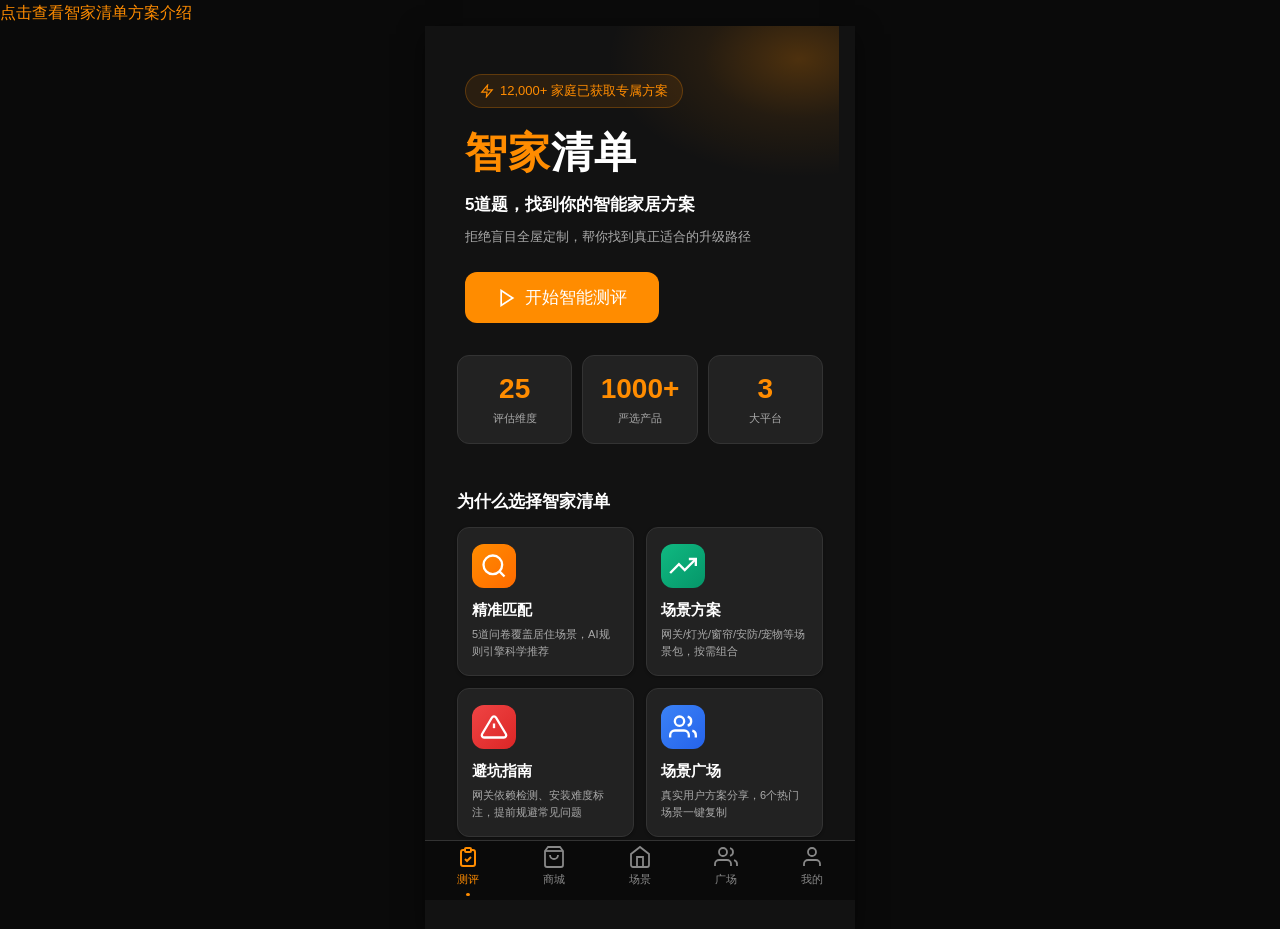
==== commit e29919ba: "Update index.html" ====
--- a/index.html
+++ b/index.html
@@ -8,40 +8,41 @@
   <meta name="apple-mobile-web-app-status-bar-style" content="black-translucent">
   <meta name="theme-color" content="#0a0a0a">
   <title>智家清单 - 智能家居推荐工具</title>
-  <link rel="stylesheet" href="css/style.css">
-  <link rel="stylesheet" href="css/pages.css">
+  <link rel="stylesheet" href="./css/style.css">
+  <link rel="stylesheet" href="./css/pages.css">
+  <a href="./智家清单方案介绍.html">点击查看智家清单方案介绍</a>
 </head>
 <body>
   <div id="app"></div>
 
   <!-- Data Layer -->
-  <script src="js/data/products.js"></script>
-  <script src="js/data/scenarios.js"></script>
-  <script src="js/data/community.js"></script>
+  <script src="./js/data/products.js"></script>
+  <script src="./js/data/scenarios.js"></script>
+  <script src="./js/data/community.js"></script>
 
   <!-- Utils -->
-  <script src="js/utils/router.js"></script>
-  <script src="js/utils/store.js"></script>
+  <script src="./js/utils/router.js"></script>
+  <script src="./js/utils/store.js"></script>
 
   <!-- Engine -->
-  <script src="js/engine/recommender.js"></script>
-  <script src="js/engine/gateway.js"></script>
+  <script src="./js/engine/recommender.js"></script>
+  <script src="./js/engine/gateway.js"></script>
 
   <!-- Pages -->
-  <script src="js/pages/home.js"></script>
-  <script src="js/pages/quiz.js"></script>
-  <script src="js/pages/recommend.js"></script>
-  <script src="js/pages/shop.js"></script>
-  <script src="js/pages/product-detail.js"></script>
-  <script src="js/pages/compare.js"></script>
-  <script src="js/pages/scene.js"></script>
-  <script src="js/pages/square.js"></script>
-  <script src="js/pages/profile.js"></script>
-  <script src="js/pages/favorites.js"></script>
-  <script src="js/pages/cart.js"></script>
-  <script src="js/pages/floorplan.js"></script>
+  <script src="./js/pages/home.js"></script>
+  <script src="./js/pages/quiz.js"></script>
+  <script src="./js/pages/recommend.js"></script>
+  <script src="./js/pages/shop.js"></script>
+  <script src="./js/pages/product-detail.js"></script>
+  <script src="./js/pages/compare.js"></script>
+  <script src="./js/pages/scene.js"></script>
+  <script src="./js/pages/square.js"></script>
+  <script src="./js/pages/profile.js"></script>
+  <script src="./js/pages/favorites.js"></script>
+  <script src="./js/pages/cart.js"></script>
+  <script src="./js/pages/floorplan.js"></script>
 
   <!-- App -->
-  <script src="js/app.js"></script>
+  <script src="./js/app.js"></script>
 </body>
 </html>
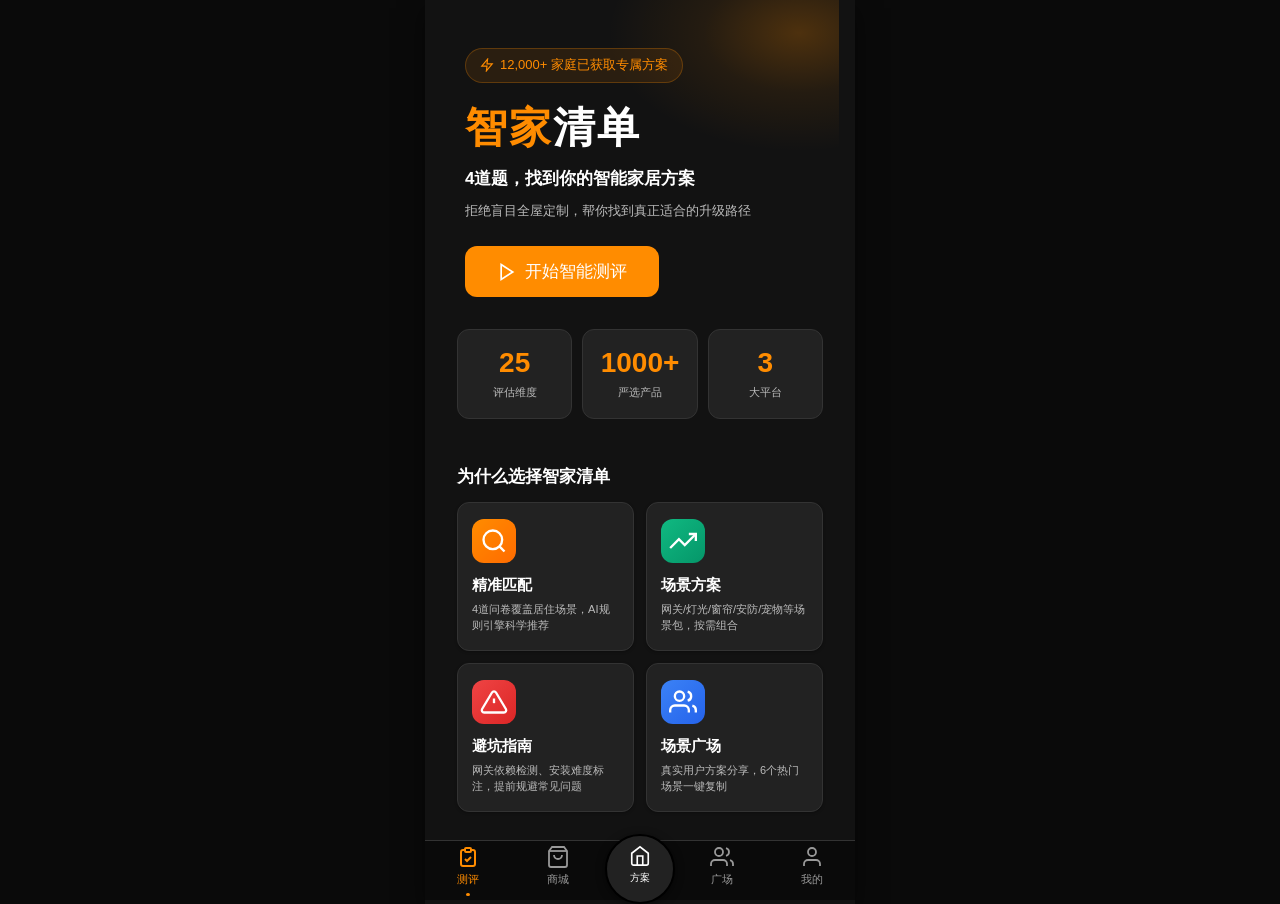
==== commit be4b0abc: "优化购物车结算/户型编辑器撤销与设施删除/门宽统一/清理平台命名" ====
--- a/index.html
+++ b/index.html
@@ -7,42 +7,44 @@
   <meta name="apple-mobile-web-app-capable" content="yes">
   <meta name="apple-mobile-web-app-status-bar-style" content="black-translucent">
   <meta name="theme-color" content="#0a0a0a">
+  <meta http-equiv="Cache-Control" content="no-cache, no-store, must-revalidate">
+  <meta http-equiv="Pragma" content="no-cache">
+  <meta http-equiv="Expires" content="0">
   <title>智家清单 - 智能家居推荐工具</title>
-  <link rel="stylesheet" href="./css/style.css">
-  <link rel="stylesheet" href="./css/pages.css">
-  <a href="./智家清单方案介绍.html">点击查看智家清单方案介绍</a>
+  <link rel="stylesheet" href="css/style.css?v=3">
+  <link rel="stylesheet" href="css/pages.css?v=3">
 </head>
 <body>
   <div id="app"></div>
 
   <!-- Data Layer -->
-  <script src="./js/data/products.js"></script>
-  <script src="./js/data/scenarios.js"></script>
-  <script src="./js/data/community.js"></script>
+  <script src="js/data/products.js?v=3"></script>
+  <script src="js/data/scenarios.js?v=3"></script>
+  <script src="js/data/community.js?v=3"></script>
 
   <!-- Utils -->
-  <script src="./js/utils/router.js"></script>
-  <script src="./js/utils/store.js"></script>
+  <script src="js/utils/router.js?v=3"></script>
+  <script src="js/utils/store.js?v=3"></script>
 
   <!-- Engine -->
-  <script src="./js/engine/recommender.js"></script>
-  <script src="./js/engine/gateway.js"></script>
+  <script src="js/engine/recommender.js?v=3"></script>
+  <script src="js/engine/gateway.js?v=3"></script>
 
   <!-- Pages -->
-  <script src="./js/pages/home.js"></script>
-  <script src="./js/pages/quiz.js"></script>
-  <script src="./js/pages/recommend.js"></script>
-  <script src="./js/pages/shop.js"></script>
-  <script src="./js/pages/product-detail.js"></script>
-  <script src="./js/pages/compare.js"></script>
-  <script src="./js/pages/scene.js"></script>
-  <script src="./js/pages/square.js"></script>
-  <script src="./js/pages/profile.js"></script>
-  <script src="./js/pages/favorites.js"></script>
-  <script src="./js/pages/cart.js"></script>
-  <script src="./js/pages/floorplan.js"></script>
+  <script src="js/pages/home.js?v=3"></script>
+  <script src="js/pages/quiz.js?v=3"></script>
+  <script src="js/pages/recommend.js?v=3"></script>
+  <script src="js/pages/shop.js?v=3"></script>
+  <script src="js/pages/product-detail.js?v=3"></script>
+  <script src="js/pages/compare.js?v=3"></script>
+  <script src="js/pages/scene.js?v=3"></script>
+  <script src="js/pages/square.js?v=3"></script>
+  <script src="js/pages/profile-page.js?v=3"></script>
+  <script src="js/pages/favorites.js?v=3"></script>
+  <script src="js/pages/cart.js?v=3"></script>
+  <script src="js/pages/floorplan.js?v=3"></script>
 
   <!-- App -->
-  <script src="./js/app.js"></script>
+  <script src="js/app.js?v=3"></script>
 </body>
 </html>
--- a/css/style.css
+++ b/css/style.css
@@ -22,9 +22,9 @@
   --info: #3b82f6;
   --info-bg: rgba(59, 130, 246, 0.12);
   --text-primary: #ffffff;
-  --text-secondary: #aaaaaa;
-  --text-muted: #888888;
-  --text-light: #666666;
+  --text-secondary: #bbbbbb;
+  --text-muted: #999999;
+  --text-light: #777777;
   --border: #333333;
   --border-light: #2a2a2a;
   --shadow-sm: 0 1px 3px rgba(0,0,0,0.3);
@@ -180,6 +180,12 @@
   padding: 4px 0;
 }
 
+/* 商城和广场稍微往外靠，给中间场景按钮让位 */
+.tab-item[data-route="shop"],
+.tab-item[data-route="square"] {
+  margin: 0 4px;
+}
+
 .tab-item svg {
   width: 24px;
   height: 24px;
@@ -196,6 +202,51 @@
 .tab-item.active svg {
   stroke: var(--primary);
   stroke-width: 2;
+}
+
+/* Main tab (方案) - 黑色圆圈高亮，三分之二露出 */
+.tab-item-main {
+  flex: 0 0 70px;
+  width: 70px;
+  height: 70px;
+  margin-top: -24px;
+  margin-bottom: -20px;
+  background: var(--bg-card);
+  border: 2px solid #000;
+  border-radius: 50%;
+  justify-content: center;
+  gap: 1px;
+  padding: 0;
+  color: var(--text-primary);
+  box-shadow: 0 2px 8px rgba(0,0,0,0.5);
+  align-self: center;
+}
+
+/* 内容整体向上微调，与其他 Tab 对齐 */
+.tab-item-main .tab-icon-wrap {
+  transform: translateY(-7px);
+}
+.tab-item-main > span:nth-child(2) {
+  transform: translateY(-2px);
+}
+
+.tab-item-main .tab-icon-wrap {
+  margin: 0;
+}
+
+.tab-item-main svg {
+  width: 22px;
+  height: 22px;
+}
+
+.tab-item-main > span:nth-child(2) {
+  font-size: 10px;
+  line-height: 1;
+}
+
+.tab-item-main.active {
+  color: var(--primary);
+  border-color: var(--primary);
 }
 
 /* Buttons */
--- a/css/pages.css
+++ b/css/pages.css
@@ -757,8 +757,8 @@
 .scene-package-header {
   display: flex;
   align-items: center;
-  gap: 12px;
-  padding: 14px 16px;
+  gap: 8px;
+  padding: 12px 12px;
   cursor: pointer;
   transition: background 0.2s;
 }
@@ -779,26 +779,68 @@
   flex-shrink: 0;
 }
 
+.scene-package-icon {
+  width: 36px;
+  height: 36px;
+  border-radius: 8px;
+  background: var(--primary-bg);
+  display: flex;
+  align-items: center;
+  justify-content: center;
+  font-size: 18px;
+  flex-shrink: 0;
+}
+
 .scene-package-info {
   flex: 1;
+  min-width: 0;
 }
 
 .scene-package-name {
+  display: flex;
+  align-items: center;
+  gap: 6px;
   font-size: var(--font);
   font-weight: 600;
   color: var(--text-primary);
+}
+
+.scene-package-name .name-text {
+  flex: 1;
+  min-width: 0;
 }
 
 .scene-package-meta {
   font-size: var(--font-xs);
   color: var(--text-secondary);
-  margin-top: 2px;
+  margin-top: 1px;
+  white-space: nowrap;
+  overflow: hidden;
+  text-overflow: ellipsis;
+}
+
+.scene-package-actions {
+  display: flex;
+  align-items: center;
+  gap: 4px;
+  flex-shrink: 0;
+}
+
+.scene-package-actions .btn {
+  padding: 4px 8px;
+  font-size: 11px;
+  white-space: nowrap;
+  line-height: 1;
+  display: inline-flex;
+  align-items: center;
+  justify-content: center;
 }
 
 .scene-package-price {
-  font-size: var(--font-lg);
+  font-size: var(--font);
   font-weight: 700;
   color: var(--primary);
+  white-space: nowrap;
 }
 
 .scene-package-toggle {
@@ -2015,6 +2057,141 @@
   justify-content: center;
 }
 
+/* 场景效果演示 */
+.scene-effect-demo {
+  padding: 0 16px;
+  margin-bottom: 16px;
+}
+
+.scene-effect-demo h3 {
+  font-size: var(--font);
+  font-weight: 600;
+  margin-bottom: 12px;
+  color: var(--text-primary);
+}
+
+.effect-security-wrap {
+  display: flex;
+  align-items: center;
+  justify-content: center;
+  gap: 8px;
+  background: linear-gradient(135deg, rgba(239,68,68,0.08), rgba(239,68,68,0.02));
+  border: 1px solid rgba(239,68,68,0.15);
+  border-radius: 12px;
+  padding: 16px;
+}
+
+.effect-sec-item {
+  display: flex;
+  flex-direction: column;
+  align-items: center;
+  gap: 6px;
+  font-size: 11px;
+  color: var(--text-secondary);
+}
+
+.effect-sec-item > div {
+  width: 44px;
+  height: 44px;
+  border-radius: 10px;
+  display: flex;
+  align-items: center;
+  justify-content: center;
+  color: #fff;
+}
+
+.effect-lock { background: linear-gradient(135deg, #f59e0b, #d97706); }
+.effect-cam { background: linear-gradient(135deg, #6366f1, #4f46e5); position: relative; }
+.effect-shield { background: linear-gradient(135deg, #ef4444, #dc2626); }
+
+.effect-cam-dot {
+  position: absolute;
+  top: 6px;
+  right: 6px;
+  width: 8px;
+  height: 8px;
+  background: #22c55e;
+  border-radius: 50%;
+  animation: camBlink 1.5s ease-in-out infinite;
+}
+
+@keyframes camBlink {
+  0%, 100% { opacity: 1; box-shadow: 0 0 4px #22c55e; }
+  50% { opacity: 0.3; box-shadow: none; }
+}
+
+.effect-sec-arrow {
+  color: var(--primary);
+  animation: arrowPulse 1.5s ease-in-out infinite;
+}
+
+@keyframes arrowPulse {
+  0%, 100% { opacity: 0.4; transform: translateX(0); }
+  50% { opacity: 1; transform: translateX(2px); }
+}
+
+.effect-curtain-wrap {
+  display: flex;
+  flex-direction: column;
+  align-items: center;
+  gap: 10px;
+  background: linear-gradient(135deg, rgba(59,130,246,0.08), rgba(59,130,246,0.02));
+  border: 1px solid rgba(59,130,246,0.15);
+  border-radius: 12px;
+  padding: 16px;
+}
+
+.effect-window {
+  position: relative;
+  width: 160px;
+  height: 100px;
+  background: #1a2332;
+  border: 3px solid #3e4c5e;
+  border-radius: 4px;
+  overflow: hidden;
+}
+
+.effect-window-bg {
+  position: absolute;
+  inset: 0;
+  background: linear-gradient(180deg, #87CEEB 0%, #E0F6FF 60%, #90EE90 60%, #228B22 100%);
+  z-index: 1;
+}
+
+.effect-curtain-panel {
+  position: absolute;
+  top: 0;
+  width: 50%;
+  height: 100%;
+  background: linear-gradient(90deg, #8B4513, #A0522D, #8B4513);
+  z-index: 2;
+  transition: transform 2s ease-in-out;
+}
+
+.effect-curtain-panel:first-child {
+  left: 0;
+  transform-origin: left;
+}
+
+.effect-curtain-panel:nth-child(2) {
+  right: 0;
+  transform-origin: right;
+}
+
+.effect-curtain-panel.closed {
+  transform: scaleX(1);
+}
+
+.effect-curtain-panel.open {
+  transform: scaleX(0.15);
+}
+
+.effect-curtain-label {
+  font-size: 12px;
+  color: var(--text-secondary);
+  text-align: center;
+}
+
 /* ===== 场景广场页 ===== */
 .square-page {
   padding: 0 0 20px;
@@ -2458,6 +2635,28 @@
 
   body {
     background: var(--bg-dark);
+  }
+}
+
+/* ===== 平板和桌面适配 ===== */
+@media (min-width: 768px) {
+  body {
+    background: var(--bg-dark);
+  }
+
+  #app {
+    max-width: 430px;
+    margin: 0 auto;
+    min-height: 100vh;
+  }
+
+  .tab-bar {
+    max-width: 430px;
+    justify-content: center;
+  }
+
+  .tab-item {
+    max-width: 100px;
   }
 }
 
@@ -3148,6 +3347,39 @@
   color: var(--text-muted);
 }
 
+/* Owned Products - Compact Row */
+.owned-category-row {
+  display: flex;
+  align-items: center;
+  justify-content: space-between;
+  padding: 6px 0;
+  border-bottom: 1px solid var(--border);
+}
+
+.owned-category-row:last-child {
+  border-bottom: none;
+}
+
+.owned-category-name {
+  font-size: var(--font-sm);
+  color: var(--text-primary);
+}
+
+.owned-category-items .room-config-stepper {
+  gap: 6px;
+}
+
+.owned-category-items .room-config-stepper .qty-btn {
+  width: 24px;
+  height: 24px;
+  font-size: 14px;
+}
+
+.owned-category-items .room-config-stepper .qty-value {
+  font-size: var(--font-sm);
+  min-width: 18px;
+}
+
 .select-all-category {
   display: inline-flex;
   align-items: center;
@@ -3180,3 +3412,660 @@
 .cart-badge-animated {
   animation: cart-bump 0.3s ease;
 }
+
+/* ===== Floorplan Editor Page ===== */
+.floorplan-page {
+  display: flex;
+  flex-direction: column;
+  height: calc(100vh - 60px);
+  background: #0d0d0d;
+  overflow: hidden;
+  position: relative;
+}
+
+.fp-topbar {
+  display: flex;
+  justify-content: space-between;
+  align-items: center;
+  padding: 10px 14px;
+  background: #111;
+  border-bottom: 1px solid #222;
+  flex-shrink: 0;
+}
+
+.fp-title {
+  font-size: 16px;
+  font-weight: 700;
+  color: #fff;
+}
+
+.fp-topbar-actions {
+  display: flex;
+  gap: 8px;
+}
+
+.fp-btn {
+  padding: 8px 16px;
+  border-radius: 8px;
+  font-size: 13px;
+  font-weight: 600;
+  background: #FF8C00;
+  color: #fff;
+  border: none;
+  cursor: pointer;
+  transition: background 0.2s;
+}
+
+.fp-btn:active {
+  background: #e67a00;
+}
+
+.fp-btn-sm {
+  padding: 4px 10px;
+  font-size: 11px;
+  border-radius: 6px;
+  background: #333;
+  color: #ccc;
+  border: 1px solid #444;
+  cursor: pointer;
+}
+
+.fp-btn-sm:active {
+  background: #444;
+}
+
+.fp-btn-outline {
+  background: transparent;
+  border: 1px solid #444;
+  color: #ccc;
+}
+
+.fp-btn-outline:active {
+  background: #1a1a1a;
+}
+
+.fp-btn-danger {
+  background: rgba(239, 68, 68, 0.15);
+  color: #ef4444;
+  border: 1px solid rgba(239, 68, 68, 0.3);
+}
+
+.fp-btn-danger:active {
+  background: rgba(239, 68, 68, 0.25);
+}
+
+.fp-canvas-wrap {
+  flex: 1;
+  position: relative;
+  overflow: hidden;
+  background: #0a0a0a;
+}
+
+#fp-canvas {
+  display: block;
+  width: 100%;
+  height: 100%;
+  cursor: default;
+}
+
+.fp-legend {
+  position: absolute;
+  bottom: 12px;
+  left: 12px;
+  display: flex;
+  flex-wrap: wrap;
+  gap: 6px 10px;
+  max-width: 240px;
+  background: rgba(0,0,0,0.6);
+  padding: 8px 10px;
+  border-radius: 8px;
+}
+
+.fp-legend-title {
+  width: 100%;
+  font-size: 11px;
+  font-weight: 600;
+  color: #fff;
+  margin-bottom: 2px;
+}
+
+.fp-legend-row {
+  display: flex;
+  align-items: center;
+  gap: 4px;
+  font-size: 10px;
+  color: #bbb;
+}
+
+.fp-legend-dot {
+  width: 8px;
+  height: 8px;
+  border-radius: 50%;
+  flex-shrink: 0;
+}
+
+.fp-legend-line {
+  width: 16px;
+  height: 2px;
+  flex-shrink: 0;
+}
+
+.fp-legend-block {
+  width: 12px;
+  height: 8px;
+  flex-shrink: 0;
+}
+
+.fp-legend-icon {
+  width: 12px;
+  height: 12px;
+  flex-shrink: 0;
+  display: inline-block;
+}
+
+.fp-context-menu {
+  position: fixed;
+  background: rgba(30,30,40,0.95);
+  border: 1px solid rgba(255,255,255,0.15);
+  border-radius: 8px;
+  padding: 4px;
+  z-index: 1000;
+  min-width: 120px;
+  box-shadow: 0 4px 12px rgba(0,0,0,0.4);
+}
+
+.fp-context-menu button {
+  display: block;
+  width: 100%;
+  background: none;
+  border: none;
+  color: #ddd;
+  padding: 8px 12px;
+  font-size: 13px;
+  text-align: left;
+  border-radius: 4px;
+  cursor: pointer;
+}
+
+.fp-context-menu button:hover {
+  background: rgba(255,255,255,0.1);
+  color: #fff;
+}
+
+.fp-context-menu .fp-context-danger {
+  color: #ff6b6b;
+}
+
+.fp-context-menu .fp-context-danger:hover {
+  background: rgba(255,107,107,0.15);
+}
+
+.fp-export-menu {
+  position: absolute;
+  top: 100%;
+  right: 0;
+  margin-top: 4px;
+  background: rgba(30,30,40,0.95);
+  border: 1px solid rgba(255,255,255,0.15);
+  border-radius: 8px;
+  padding: 4px;
+  z-index: 100;
+  min-width: 160px;
+  box-shadow: 0 4px 12px rgba(0,0,0,0.4);
+}
+
+.fp-export-menu button {
+  display: block;
+  width: 100%;
+  background: none;
+  border: none;
+  color: #ddd;
+  padding: 8px 12px;
+  font-size: 13px;
+  text-align: left;
+  border-radius: 4px;
+  cursor: pointer;
+}
+
+.fp-export-menu button:hover {
+  background: rgba(255,255,255,0.1);
+  color: #fff;
+}
+
+.fp-topbar-actions {
+  position: relative;
+}
+
+.fp-scale {
+  position: absolute;
+  bottom: 12px;
+  right: 60px;
+  font-size: 10px;
+  color: #666;
+  background: rgba(0,0,0,0.5);
+  padding: 2px 6px;
+  border-radius: 4px;
+}
+
+.fp-zoombar {
+  position: absolute;
+  top: 12px;
+  right: 12px;
+  display: flex;
+  flex-direction: column;
+  gap: 4px;
+  background: rgba(0,0,0,0.6);
+  padding: 6px;
+  border-radius: 8px;
+}
+
+.fp-zoombar button {
+  width: 32px;
+  height: 28px;
+  border: none;
+  border-radius: 4px;
+  background: #222;
+  color: #ccc;
+  font-size: 14px;
+  cursor: pointer;
+  display: flex;
+  align-items: center;
+  justify-content: center;
+}
+
+.fp-zoombar button:active {
+  background: #333;
+}
+
+.fp-zoombar span {
+  font-size: 10px;
+  color: #888;
+  text-align: center;
+  padding: 2px 0;
+}
+
+/* Sheet */
+.fp-sheet {
+  position: absolute;
+  bottom: 0;
+  left: 0;
+  right: 0;
+  height: 0;
+  background: #141414;
+  border-top: 1px solid #222;
+  border-radius: 16px 16px 0 0;
+  transition: height 0.3s ease;
+  overflow: hidden;
+  z-index: 50;
+}
+
+.fp-sheet.fp-sheet-open {
+  height: 280px;
+}
+
+.fp-sheet-header {
+   display: flex;
+   align-items: center;
+   justify-content: space-between;
+   padding: 12px 14px 8px;
+   border-bottom: 1px solid #222;
+   cursor: ns-resize;
+   user-select: none;
+   position: relative;
+ }
+ 
+ .fp-sheet-grip {
+   position: absolute;
+   top: 6px;
+   left: 50%;
+   transform: translateX(-50%);
+   width: 32px;
+   height: 4px;
+   background: #444;
+   border-radius: 2px;
+ }
+
+.fp-sheet-title {
+  flex: 1;
+  font-size: 14px;
+  font-weight: 600;
+  color: #fff;
+  margin: 0 8px;
+}
+
+.fp-sheet-close {
+  width: 28px;
+  height: 28px;
+  border: none;
+  border-radius: 50%;
+  background: #222;
+  color: #999;
+  font-size: 14px;
+  cursor: pointer;
+  display: flex;
+  align-items: center;
+  justify-content: center;
+}
+
+.fp-sheet-close:active {
+  background: #333;
+}
+
+.fp-sheet-body {
+  padding: 12px 14px;
+  overflow-y: auto;
+  max-height: 220px;
+}
+
+.fp-sheet-section {
+  margin-bottom: 12px;
+}
+
+.fp-sheet-section:last-child {
+  margin-bottom: 0;
+}
+
+.fp-form-row {
+  display: flex;
+  align-items: center;
+  gap: 10px;
+  margin-bottom: 8px;
+}
+
+.fp-form-row label {
+  width: 50px;
+  font-size: 12px;
+  color: #999;
+  flex-shrink: 0;
+}
+
+.fp-form-row select,
+.fp-form-row input {
+  flex: 1;
+  padding: 6px 10px;
+  border-radius: 6px;
+  border: 1px solid #333;
+  background: #1a1a1a;
+  color: #ddd;
+  font-size: 12px;
+  outline: none;
+}
+
+.fp-form-row select:focus,
+.fp-form-row input:focus {
+  border-color: #FF8C00;
+}
+
+.fp-section-title {
+  font-size: 12px;
+  font-weight: 600;
+  color: #ccc;
+  margin-bottom: 6px;
+  display: flex;
+  align-items: center;
+  justify-content: space-between;
+}
+
+.fp-compact-card {
+  display: flex;
+  justify-content: space-between;
+  align-items: center;
+  padding: 6px 10px;
+  background: #1a1a1a;
+  border-radius: 6px;
+  margin-bottom: 4px;
+  font-size: 11px;
+  color: #aaa;
+}
+
+/* FAB */
+.fp-fab-group {
+  position: absolute;
+  bottom: 20px;
+  right: 16px;
+  display: flex;
+  flex-direction: column;
+  align-items: center;
+  gap: 10px;
+  z-index: 40;
+}
+
+.fp-fab {
+  width: 48px;
+  height: 48px;
+  border-radius: 50%;
+  border: none;
+  cursor: pointer;
+  display: flex;
+  align-items: center;
+  justify-content: center;
+  font-size: 20px;
+  box-shadow: 0 2px 8px rgba(0,0,0,0.4);
+  transition: transform 0.15s;
+}
+
+.fp-fab:active {
+  transform: scale(0.92);
+}
+
+.fp-fab-main {
+  background: #FF8C00;
+  color: #fff;
+  width: 52px;
+  height: 52px;
+  font-size: 24px;
+}
+
+.fp-fab-sub {
+  background: #222;
+  color: #ccc;
+  width: 40px;
+  height: 40px;
+  font-size: 16px;
+  border: 1px solid #333;
+}
+
+.fp-fab-popup {
+  position: absolute;
+  bottom: 80px;
+  right: 16px;
+  background: #1a1a1a;
+  border: 1px solid #333;
+  border-radius: 12px;
+  padding: 8px;
+  z-index: 45;
+  display: none;
+  box-shadow: 0 4px 16px rgba(0,0,0,0.5);
+}
+
+.fp-fab-popup.fp-fab-popup-show {
+  display: block;
+}
+
+.fp-fab-popup-inner {
+  display: flex;
+  flex-direction: column;
+  gap: 4px;
+}
+
+.fp-place-btn {
+  display: flex;
+  align-items: center;
+  gap: 6px;
+  padding: 8px 12px;
+  border: none;
+  border-radius: 8px;
+  background: transparent;
+  color: #ccc;
+  font-size: 12px;
+  cursor: pointer;
+  white-space: nowrap;
+}
+
+.fp-place-btn:active {
+  background: #222;
+}
+
+.fp-add-grid {
+  display: grid;
+  grid-template-columns: repeat(4, 1fr);
+  gap: 6px;
+  min-width: 200px;
+}
+
+.fp-add-room-btn {
+  padding: 8px 0;
+  border: none;
+  border-radius: 8px;
+  background: #222;
+  color: #ccc;
+  font-size: 12px;
+  cursor: pointer;
+  text-align: center;
+}
+
+.fp-add-room-btn:active {
+  background: #333;
+  color: #FF8C00;
+}
+
+/* Overlay */
+.fp-overlay {
+  position: fixed;
+  top: 0; left: 0; right: 0; bottom: 0;
+  background: rgba(0,0,0,0.7);
+  z-index: 100;
+  display: none;
+  align-items: center;
+  justify-content: center;
+}
+
+.fp-overlay-card {
+  background: #1a1a1a;
+  border: 1px solid #333;
+  border-radius: 16px;
+  padding: 20px;
+  min-width: 260px;
+  max-width: 320px;
+}
+
+.fp-overlay-card h3 {
+  font-size: 16px;
+  font-weight: 700;
+  color: #fff;
+  margin-bottom: 14px;
+  text-align: center;
+}
+
+.fp-preset-btn {
+  display: flex;
+  justify-content: space-between;
+  align-items: center;
+  width: 100%;
+  padding: 12px 14px;
+  margin-bottom: 8px;
+  border: 1px solid #333;
+  border-radius: 10px;
+  background: #111;
+  color: #fff;
+  cursor: pointer;
+  transition: border-color 0.2s;
+}
+
+.fp-preset-btn:active {
+  border-color: #FF8C00;
+}
+
+.fp-preset-name {
+  font-size: 14px;
+  font-weight: 600;
+}
+
+.fp-preset-count {
+  font-size: 11px;
+  color: #888;
+  background: #222;
+  padding: 2px 8px;
+  border-radius: 10px;
+}
+
+/* Toast */
+.fp-toast {
+  position: fixed;
+  bottom: 100px;
+  left: 50%;
+  transform: translateX(-50%);
+  background: #333;
+  color: #fff;
+  padding: 8px 20px;
+  border-radius: 20px;
+  font-size: 13px;
+  z-index: 200;
+  opacity: 0;
+  transition: opacity 0.3s;
+  pointer-events: none;
+  white-space: nowrap;
+}
+
+.fp-toast.fp-toast-show {
+  opacity: 1;
+}
+
+/* Floorplan Entry in Recommend */
+.floorplan-entry {
+  margin: 12px 16px;
+  background: var(--bg-card);
+  border: 1px solid var(--border);
+  border-radius: var(--radius);
+  overflow: hidden;
+}
+
+.floorplan-entry-header {
+  display: flex;
+  justify-content: space-between;
+  align-items: center;
+  padding: 12px 14px;
+  border-bottom: 1px solid var(--border);
+}
+
+.floorplan-entry-header h3 {
+  font-size: var(--font);
+  font-weight: 600;
+  color: var(--text-primary);
+  display: flex;
+  align-items: center;
+  gap: 6px;
+}
+
+.floorplan-entry-body {
+  padding: 16px 14px;
+  display: flex;
+  align-items: center;
+  justify-content: space-between;
+  gap: 12px;
+}
+
+.floorplan-entry-desc {
+  font-size: var(--font-sm);
+  color: var(--text-secondary);
+  line-height: 1.5;
+  flex: 1;
+}
+
+.floorplan-entry-btn {
+  flex-shrink: 0;
+  padding: 8px 16px;
+  background: var(--primary);
+  color: #fff;
+  border: none;
+  border-radius: 8px;
+  font-size: 13px;
+  font-weight: 600;
+  cursor: pointer;
+  transition: background 0.2s;
+  white-space: nowrap;
+}
+
+.floorplan-entry-btn:active {
+  background: #e67a00;
+}
